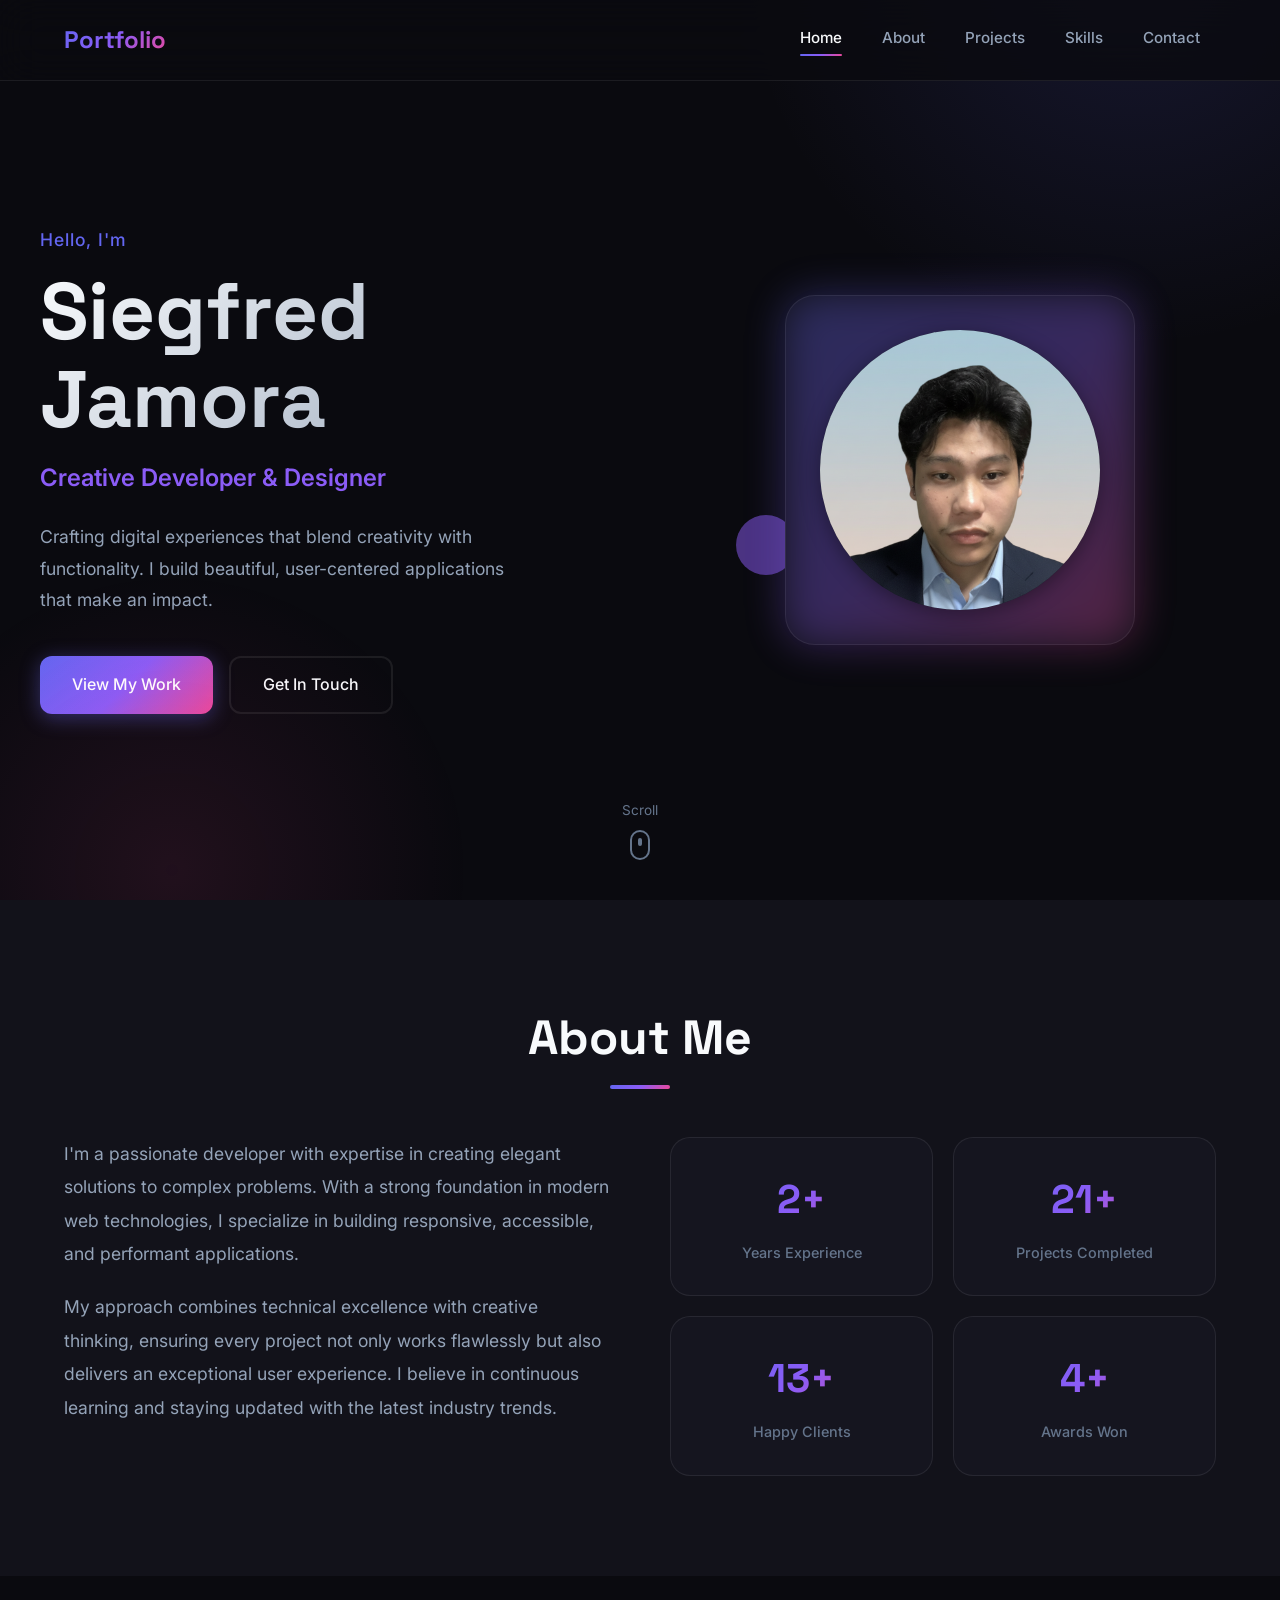
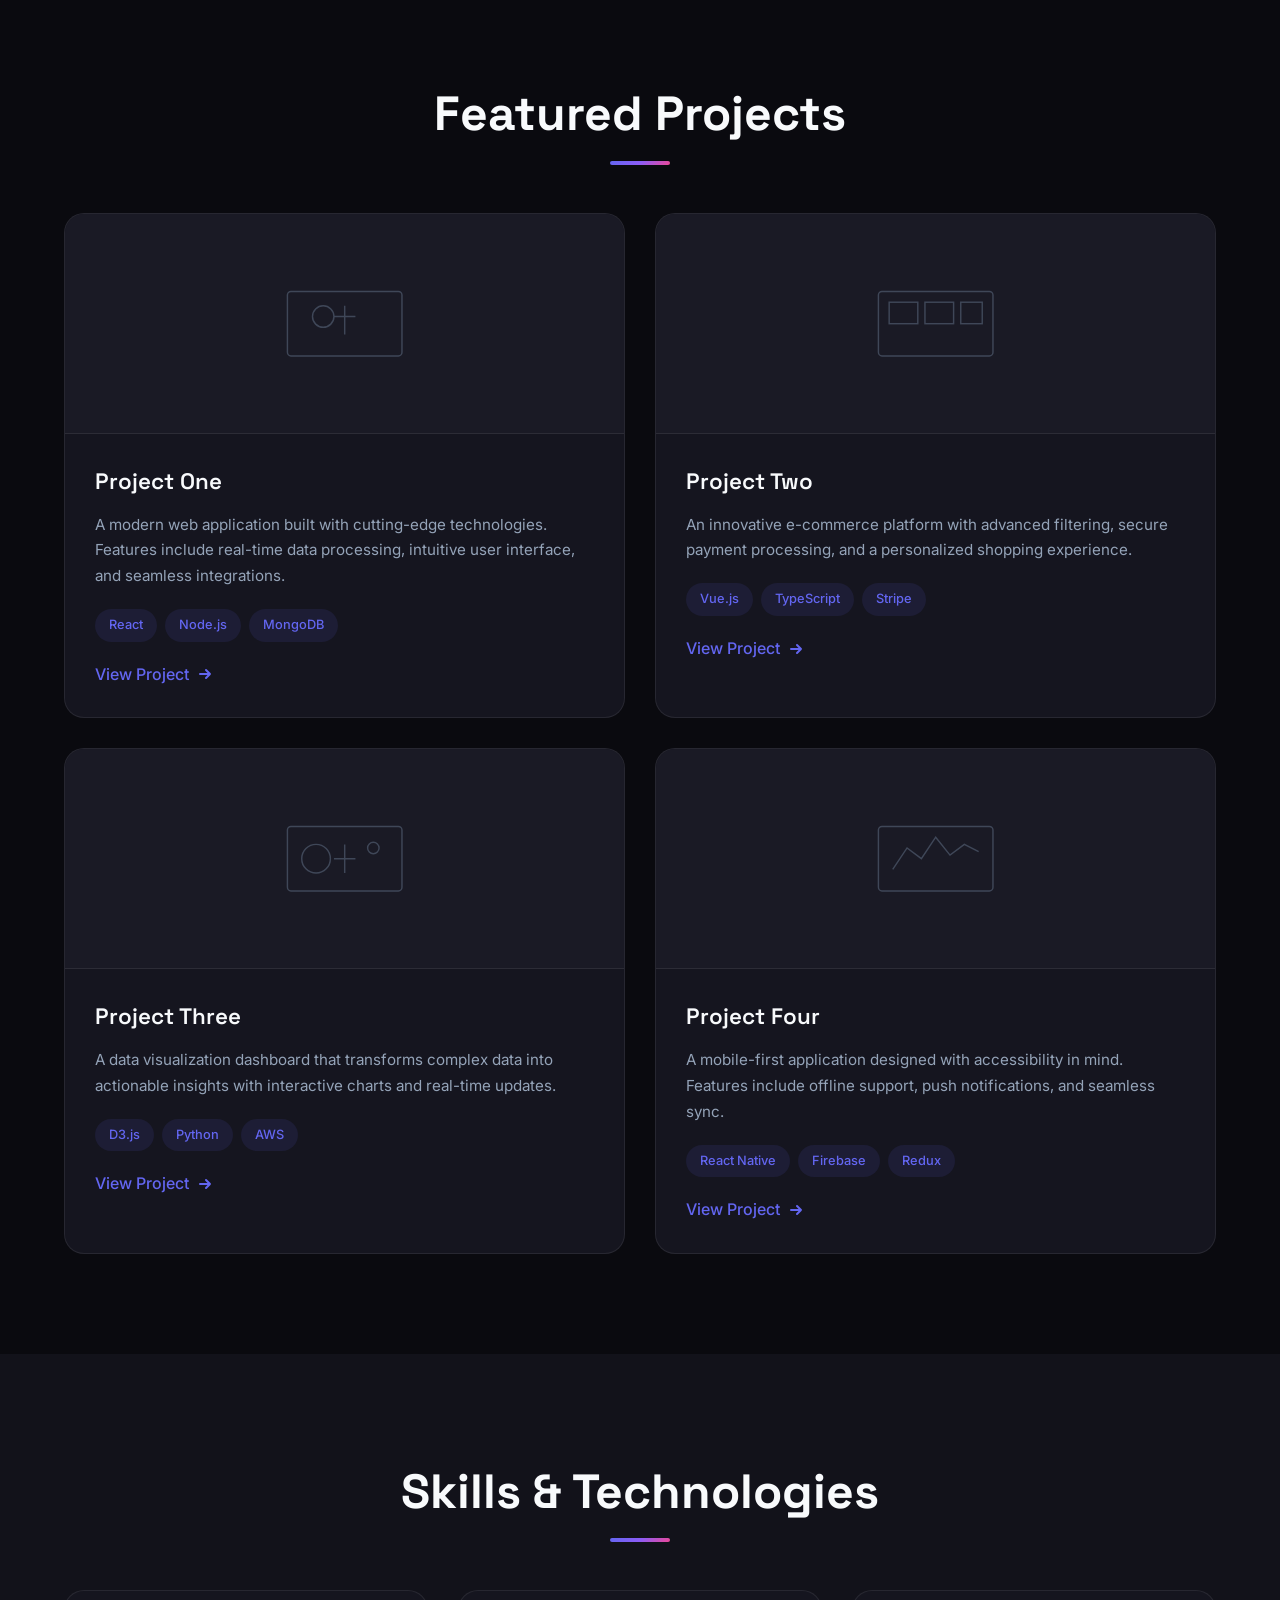
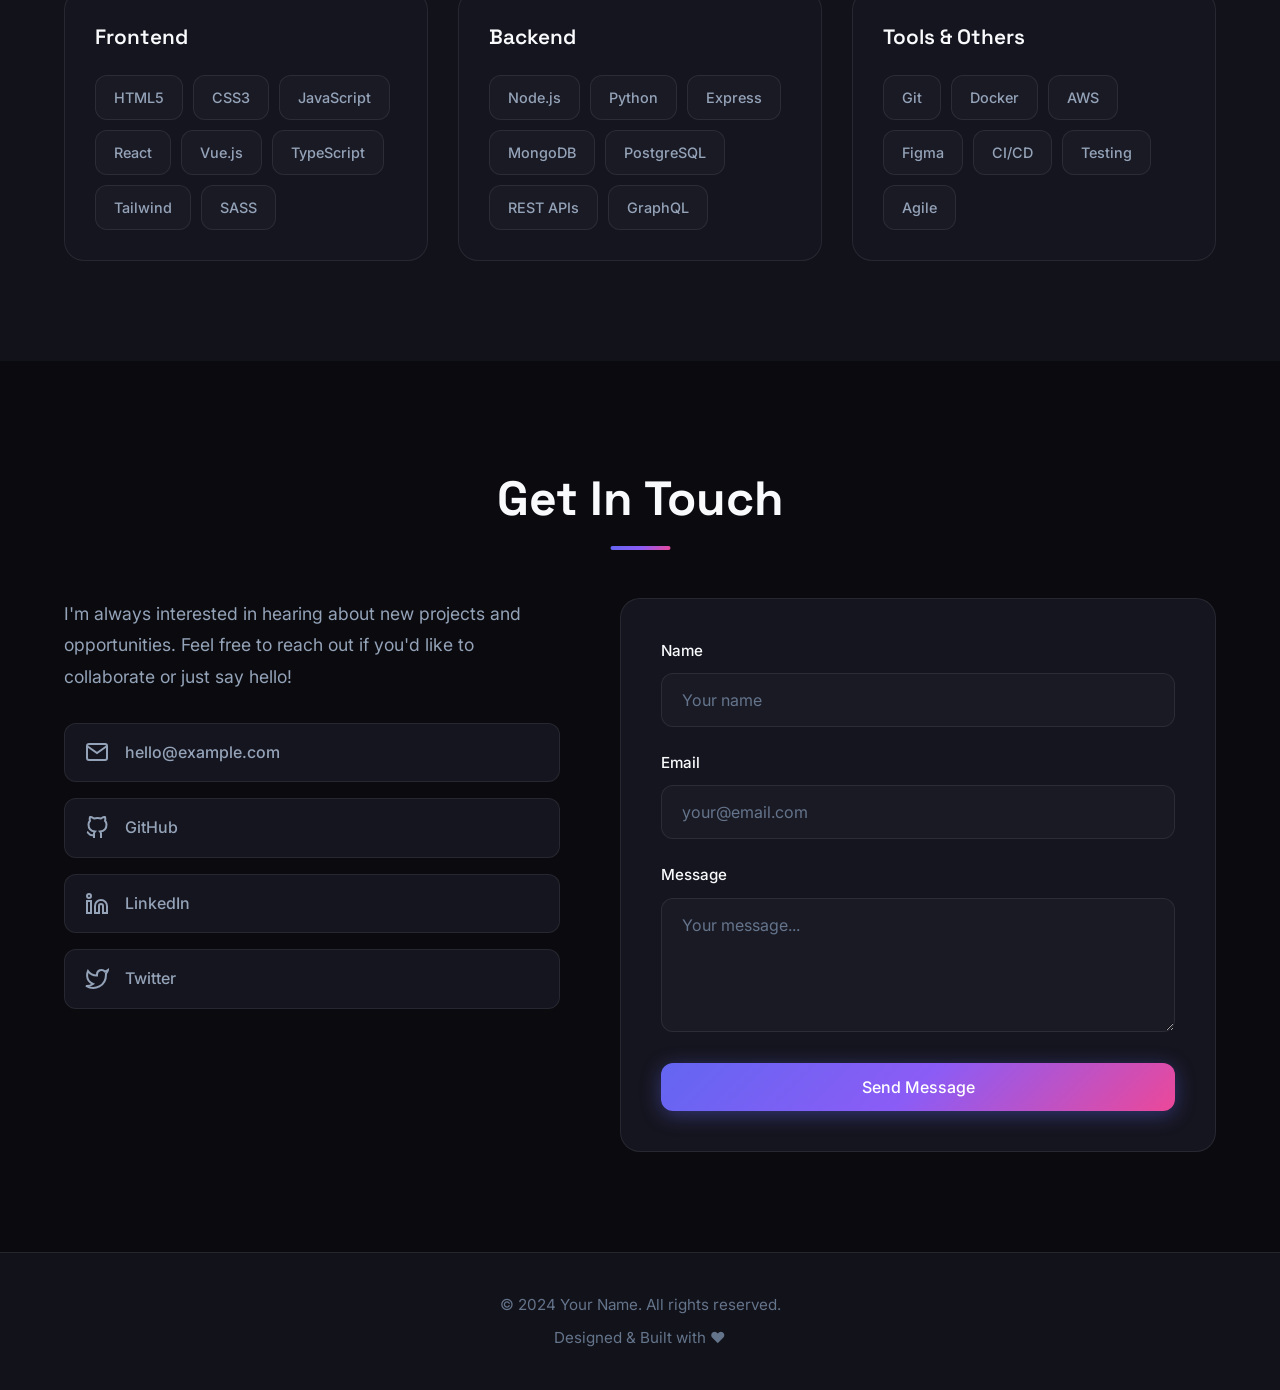
==== index.html @ 5ea1674f "Rename portfolio.html to index.html" ====
<!DOCTYPE html>
<html lang="en">
<head>
    <meta charset="UTF-8">
    <meta name="viewport" content="width=device-width, initial-scale=1.0">
    <title>Portfolio | Creative Developer</title>
    <link rel="preconnect" href="https://fonts.googleapis.com">
    <link rel="preconnect" href="https://fonts.gstatic.com" crossorigin>
    <link href="https://fonts.googleapis.com/css2?family=Inter:wght@300;400;500;600;700&family=Space+Grotesk:wght@400;500;600;700&display=swap" rel="stylesheet">
    <link rel="stylesheet" href="portfolio.css">
</head>
<body>
    <nav class="navbar">
        <div class="nav-container">
            <a href="#" class="logo">Portfolio</a>
            <ul class="nav-links">
                <li><a href="#home"><span class="text" data-text="Home">Home</span></a></li>
                <li><a href="#about"><span class="text" data-text="About">About</span></a></li>
                <li><a href="#projects"><span class="text" data-text="Projects">Projects</span></a></li>
                <li><a href="#skills"><span class="text" data-text="Skills">Skills</span></a></li>
                <li><a href="#contact"><span class="text" data-text="Contact">Contact</span></a></li>
            </ul>
            <ul class="mobile-menu">
                <li><a href="#home">Home</a></li>
                <li><a href="#about">About</a></li>
                <li><a href="#projects">Projects</a></li>
                <li><a href="#skills">Skills</a></li>
                <li><a href="#contact">Contact</a></li>
            </ul>
            <div class="hamburger">
                <span class="hamburger__lines"></span>
            </div>
        </div>
    </nav>

    <section id="home" class="hero">
        <div class="hero-content">
            <div class="hero-text">
                <p class="greeting">Hello, I'm</p>
                <h1 class="name">Siegfred Jamora</h1>
                <p class="tagline">Creative Developer & Designer</p>
                <p class="description">Crafting digital experiences that blend creativity with functionality. I build beautiful, user-centered applications that make an impact.</p>
                <div class="cta-buttons">
                    <a href="#projects" class="btn btn-primary">View My Work</a>
                    <a href="#contact" class="btn btn-secondary">Get In Touch</a>
                </div>
            </div>
            <div class="hero-visual">
                <div class="profile-card">
                    <div class="profile-image">
                        <img class="profile-photo" src="profile.png" alt="Portrait of Siegfred Jamora">
                    </div>
                    <div class="card-glow"></div>
                </div>
                <div class="floating-shapes">
                    <div class="shape shape-1"></div>
                    <div class="shape shape-2"></div>
                    <div class="shape shape-3"></div>
                </div>
            </div>
        </div>
        <div class="scroll-indicator">
            <span>Scroll</span>
            <div class="scroll-arrow"></div>
        </div>
    </section>

    <section id="about" class="about">
        <div class="container">
            <h2 class="section-title">About Me</h2>
            <div class="about-content">
                <div class="about-text">
                    <p>I'm a passionate developer with expertise in creating elegant solutions to complex problems. With a strong foundation in modern web technologies, I specialize in building responsive, accessible, and performant applications.</p>
                    <p>My approach combines technical excellence with creative thinking, ensuring every project not only works flawlessly but also delivers an exceptional user experience. I believe in continuous learning and staying updated with the latest industry trends.</p>
                </div>
                <div class="stats-grid">
                    <div class="stat-card">
                        <span class="stat-number">5+</span>
                        <span class="stat-label">Years Experience</span>
                    </div>
                    <div class="stat-card">
                        <span class="stat-number">50+</span>
                        <span class="stat-label">Projects Completed</span>
                    </div>
                    <div class="stat-card">
                        <span class="stat-number">30+</span>
                        <span class="stat-label">Happy Clients</span>
                    </div>
                    <div class="stat-card">
                        <span class="stat-number">10+</span>
                        <span class="stat-label">Awards Won</span>
                    </div>
                </div>
            </div>
        </div>
    </section>

    <section id="projects" class="projects">
        <div class="container">
            <h2 class="section-title">Featured Projects</h2>
            <div class="projects-grid">
                <article class="project-card">
                    <div class="project-image">
                        <div class="project-placeholder">
                            <svg viewBox="0 0 200 150" fill="none" xmlns="http://www.w3.org/2000/svg">
                                <rect x="20" y="30" width="160" height="90" rx="5" stroke="currentColor" stroke-width="2"/>
                                <circle cx="70" cy="65" r="15" stroke="currentColor" stroke-width="2"/>
                                <path d="M100 50v40M85 65h30" stroke="currentColor" stroke-width="2"/>
                            </svg>
                        </div>
                    </div>
                    <div class="project-content">
                        <h3>Project One</h3>
                        <p>A modern web application built with cutting-edge technologies. Features include real-time data processing, intuitive user interface, and seamless integrations.</p>
                        <div class="project-tags">
                            <span>React</span>
                            <span>Node.js</span>
                            <span>MongoDB</span>
                        </div>
                        <a href="#" class="project-link">
                            View Project
                            <svg width="16" height="16" viewBox="0 0 16 16" fill="none">
                                <path d="M3 8h10M9 4l4 4-4 4" stroke="currentColor" stroke-width="2" stroke-linecap="round" stroke-linejoin="round"/>
                            </svg>
                        </a>
                    </div>
                </article>

                <article class="project-card">
                    <div class="project-image">
                        <div class="project-placeholder">
                            <svg viewBox="0 0 200 150" fill="none" xmlns="http://www.w3.org/2000/svg">
                                <rect x="20" y="30" width="160" height="90" rx="5" stroke="currentColor" stroke-width="2"/>
                                <rect x="35" y="45" width="40" height="30" stroke="currentColor" stroke-width="2"/>
                                <rect x="85" y="45" width="40" height="30" stroke="currentColor" stroke-width="2"/>
                                <rect x="135" y="45" width="30" height="30" stroke="currentColor" stroke-width="2"/>
                            </svg>
                        </div>
                    </div>
                    <div class="project-content">
                        <h3>Project Two</h3>
                        <p>An innovative e-commerce platform with advanced filtering, secure payment processing, and a personalized shopping experience.</p>
                        <div class="project-tags">
                            <span>Vue.js</span>
                            <span>TypeScript</span>
                            <span>Stripe</span>
                        </div>
                        <a href="#" class="project-link">
                            View Project
                            <svg width="16" height="16" viewBox="0 0 16 16" fill="none">
                                <path d="M3 8h10M9 4l4 4-4 4" stroke="currentColor" stroke-width="2" stroke-linecap="round" stroke-linejoin="round"/>
                            </svg>
                        </a>
                    </div>
                </article>

                <article class="project-card">
                    <div class="project-image">
                        <div class="project-placeholder">
                            <svg viewBox="0 0 200 150" fill="none" xmlns="http://www.w3.org/2000/svg">
                                <rect x="20" y="30" width="160" height="90" rx="5" stroke="currentColor" stroke-width="2"/>
                                <circle cx="60" cy="75" r="20" stroke="currentColor" stroke-width="2"/>
                                <path d="M100 55v40M85 75h30" stroke="currentColor" stroke-width="2"/>
                                <circle cx="140" cy="60" r="8" stroke="currentColor" stroke-width="2"/>
                            </svg>
                        </div>
                    </div>
                    <div class="project-content">
                        <h3>Project Three</h3>
                        <p>A data visualization dashboard that transforms complex data into actionable insights with interactive charts and real-time updates.</p>
                        <div class="project-tags">
                            <span>D3.js</span>
                            <span>Python</span>
                            <span>AWS</span>
                        </div>
                        <a href="#" class="project-link">
                            View Project
                            <svg width="16" height="16" viewBox="0 0 16 16" fill="none">
                                <path d="M3 8h10M9 4l4 4-4 4" stroke="currentColor" stroke-width="2" stroke-linecap="round" stroke-linejoin="round"/>
                            </svg>
                        </a>
                    </div>
                </article>

                <article class="project-card">
                    <div class="project-image">
                        <div class="project-placeholder">
                            <svg viewBox="0 0 200 150" fill="none" xmlns="http://www.w3.org/2000/svg">
                                <rect x="20" y="30" width="160" height="90" rx="5" stroke="currentColor" stroke-width="2"/>
                                <path d="M40 90L60 60L80 75L100 45L120 70L140 55L160 65" stroke="currentColor" stroke-width="2"/>
                            </svg>
                        </div>
                    </div>
                    <div class="project-content">
                        <h3>Project Four</h3>
                        <p>A mobile-first application designed with accessibility in mind. Features include offline support, push notifications, and seamless sync.</p>
                        <div class="project-tags">
                            <span>React Native</span>
                            <span>Firebase</span>
                            <span>Redux</span>
                        </div>
                        <a href="#" class="project-link">
                            View Project
                            <svg width="16" height="16" viewBox="0 0 16 16" fill="none">
                                <path d="M3 8h10M9 4l4 4-4 4" stroke="currentColor" stroke-width="2" stroke-linecap="round" stroke-linejoin="round"/>
                            </svg>
                        </a>
                    </div>
                </article>
            </div>
        </div>
    </section>

    <section id="skills" class="skills">
        <div class="container">
            <h2 class="section-title">Skills & Technologies</h2>
            <div class="skills-content">
                <div class="skill-category">
                    <h3>Frontend</h3>
                    <div class="skill-tags">
                        <span class="skill-tag">HTML5</span>
                        <span class="skill-tag">CSS3</span>
                        <span class="skill-tag">JavaScript</span>
                        <span class="skill-tag">React</span>
                        <span class="skill-tag">Vue.js</span>
                        <span class="skill-tag">TypeScript</span>
                        <span class="skill-tag">Tailwind</span>
                        <span class="skill-tag">SASS</span>
                    </div>
                </div>
                <div class="skill-category">
                    <h3>Backend</h3>
                    <div class="skill-tags">
                        <span class="skill-tag">Node.js</span>
                        <span class="skill-tag">Python</span>
                        <span class="skill-tag">Express</span>
                        <span class="skill-tag">MongoDB</span>
                        <span class="skill-tag">PostgreSQL</span>
                        <span class="skill-tag">REST APIs</span>
                        <span class="skill-tag">GraphQL</span>
                    </div>
                </div>
                <div class="skill-category">
                    <h3>Tools & Others</h3>
                    <div class="skill-tags">
                        <span class="skill-tag">Git</span>
                        <span class="skill-tag">Docker</span>
                        <span class="skill-tag">AWS</span>
                        <span class="skill-tag">Figma</span>
                        <span class="skill-tag">CI/CD</span>
                        <span class="skill-tag">Testing</span>
                        <span class="skill-tag">Agile</span>
                    </div>
                </div>
            </div>
        </div>
    </section>

    <section id="contact" class="contact">
        <div class="container">
            <h2 class="section-title">Get In Touch</h2>
            <div class="contact-content">
                <div class="contact-info">
                    <p>I'm always interested in hearing about new projects and opportunities. Feel free to reach out if you'd like to collaborate or just say hello!</p>
                    <div class="contact-links">
                        <a href="mailto:hello@example.com" class="contact-link">
                            <span class="contact-icon">
                                <svg viewBox="0 0 24 24" fill="none" stroke="currentColor" stroke-width="2">
                                    <path d="M4 4h16c1.1 0 2 .9 2 2v12c0 1.1-.9 2-2 2H4c-1.1 0-2-.9-2-2V6c0-1.1.9-2 2-2z"/>
                                    <polyline points="22,6 12,13 2,6"/>
                                </svg>
                            </span>
                            hello@example.com
                        </a>
                        <a href="#" class="contact-link">
                            <span class="contact-icon">
                                <svg viewBox="0 0 24 24" fill="none" stroke="currentColor" stroke-width="2">
                                    <path d="M9 19c-5 1.5-5-2.5-7-3m14 6v-3.87a3.37 3.37 0 0 0-.94-2.61c3.14-.35 6.44-1.54 6.44-7A5.44 5.44 0 0 0 20 4.77 5.07 5.07 0 0 0 19.91 1S18.73.65 16 2.48a13.38 13.38 0 0 0-7 0C6.27.65 5.09 1 5.09 1A5.07 5.07 0 0 0 5 4.77a5.44 5.44 0 0 0-1.5 3.78c0 5.42 3.3 6.61 6.44 7A3.37 3.37 0 0 0 9 18.13V22"/>
                                </svg>
                            </span>
                            GitHub
                        </a>
                        <a href="#" class="contact-link">
                            <span class="contact-icon">
                                <svg viewBox="0 0 24 24" fill="none" stroke="currentColor" stroke-width="2">
                                    <path d="M16 8a6 6 0 0 1 6 6v7h-4v-7a2 2 0 0 0-2-2 2 2 0 0 0-2 2v7h-4v-7a6 6 0 0 1 6-6z"/>
                                    <rect x="2" y="9" width="4" height="12"/>
                                    <circle cx="4" cy="4" r="2"/>
                                </svg>
                            </span>
                            LinkedIn
                        </a>
                        <a href="#" class="contact-link">
                            <span class="contact-icon">
                                <svg viewBox="0 0 24 24" fill="none" stroke="currentColor" stroke-width="2">
                                    <path d="M23 3a10.9 10.9 0 0 1-3.14 1.53 4.48 4.48 0 0 0-7.86 3v1A10.66 10.66 0 0 1 3 4s-4 9 5 13a11.64 11.64 0 0 1-7 2c9 5 20 0 20-11.5a4.5 4.5 0 0 0-.08-.83A7.72 7.72 0 0 0 23 3z"/>
                                </svg>
                            </span>
                            Twitter
                        </a>
                    </div>
                </div>
                <form class="contact-form">
                    <div class="form-group">
                        <label for="name">Name</label>
                        <input type="text" id="name" name="name" required placeholder="Your name">
                    </div>
                    <div class="form-group">
                        <label for="email">Email</label>
                        <input type="email" id="email" name="email" required placeholder="your@email.com">
                    </div>
                    <div class="form-group">
                        <label for="message">Message</label>
                        <textarea id="message" name="message" rows="5" required placeholder="Your message..."></textarea>
                    </div>
                    <button type="submit" class="btn btn-primary">Send Message</button>
                </form>
            </div>
        </div>
    </section>

    <footer class="footer">
        <div class="container">
            <p>&copy; 2024 Your Name. All rights reserved.</p>
            <p class="footer-credit">Designed & Built with ❤️</p>
        </div>
    </footer>

    <script src="portfolio.js"></script>
</body>
</html>
---- portfolio.css ----
:root {
    /* Color Palette */
    --bg-primary: #0a0a0f;
    --bg-secondary: #12121a;
    --bg-tertiary: #1a1a25;
    --bg-card: #15151f;
    --accent-primary: #6366f1;
    --accent-secondary: #8b5cf6;
    --accent-tertiary: #ec4899;
    --accent-gradient: linear-gradient(135deg, #6366f1 0%, #8b5cf6 50%, #ec4899 100%);
    --text-primary: #f8fafc;
    --text-secondary: #94a3b8;
    --text-muted: #64748b;
    --border-color: rgba(255, 255, 255, 0.08);
    --border-glow: rgba(99, 102, 241, 0.3);
    
    /* Typography */
    --font-display: 'Space Grotesk', sans-serif;
    --font-body: 'Inter', sans-serif;
    
    /* Spacing */
    --section-padding: 100px 0;
    --container-width: 1200px;
    
    /* Effects */
    --shadow-sm: 0 2px 8px rgba(0, 0, 0, 0.3);
    --shadow-md: 0 4px 20px rgba(0, 0, 0, 0.4);
    --shadow-lg: 0 8px 40px rgba(0, 0, 0, 0.5);
    --shadow-glow: 0 0 60px rgba(99, 102, 241, 0.2);
    --radius-sm: 8px;
    --radius-md: 12px;
    --radius-lg: 20px;
    --radius-xl: 30px;
}

/* Reset & Base */
*, *::before, *::after {
    margin: 0;
    padding: 0;
    box-sizing: border-box;
}

html {
    scroll-behavior: smooth;
    font-size: 16px;
}

body {
    font-family: var(--font-body);
    background-color: var(--bg-primary);
    color: var(--text-primary);
    line-height: 1.6;
    overflow-x: hidden;
}

a {
    text-decoration: none;
    color: inherit;
    transition: color 0.3s ease;
}

ul {
    list-style: none;
}

img {
    max-width: 100%;
    height: auto;
}

/* Container */
.container {
    max-width: var(--container-width);
    margin: 0 auto;
    padding: 0 24px;
}

/* Section Title */
.section-title {
    font-family: var(--font-display);
    font-size: clamp(2rem, 5vw, 3rem);
    font-weight: 700;
    text-align: center;
    margin-bottom: 60px;
    position: relative;
    display: inline-block;
    left: 50%;
    transform: translateX(-50%);
}

.section-title::after {
    content: '';
    position: absolute;
    bottom: -12px;
    left: 50%;
    transform: translateX(-50%);
    width: 60px;
    height: 4px;
    background: var(--accent-gradient);
    border-radius: 2px;
}

/* Buttons */
.btn {
    display: inline-flex;
    align-items: center;
    justify-content: center;
    gap: 8px;
    padding: 14px 32px;
    font-family: var(--font-body);
    font-size: 1rem;
    font-weight: 500;
    border-radius: var(--radius-md);
    cursor: pointer;
    transition: all 0.3s ease;
    border: none;
}

.btn-primary {
    background: var(--accent-gradient);
    color: white;
    box-shadow: 0 4px 20px rgba(99, 102, 241, 0.4);
}

.btn-primary:hover {
    transform: translateY(-3px);
    box-shadow: 0 8px 30px rgba(99, 102, 241, 0.5);
}

.btn-secondary {
    background: transparent;
    color: var(--text-primary);
    border: 2px solid var(--border-color);
}

.btn-secondary:hover {
    border-color: var(--accent-primary);
    background: rgba(99, 102, 241, 0.1);
}

/* ============================================
   Navigation
   ============================================ */

.navbar {
    position: fixed;
    top: 0;
    left: 0;
    right: 0;
    z-index: 1000;
    padding: 20px 0;
    background: rgba(10, 10, 15, 0.8);
    backdrop-filter: blur(20px);
    border-bottom: 1px solid var(--border-color);
}

.navbar.scrolled {
    padding: 12px 0;
    background: rgba(10, 10, 15, 0.95);
    box-shadow: 0 4px 30px rgba(0, 0, 0, 0.3);
}

.nav-container {
    max-width: var(--container-width);
    margin: 0 auto;
    padding: 0 24px;
    display: flex;
    justify-content: space-between;
    align-items: center;
}

.logo {
    font-family: var(--font-display);
    font-size: 1.5rem;
    font-weight: 700;
    background: var(--accent-gradient);
    -webkit-background-clip: text;
    -webkit-text-fill-color: transparent;
    background-clip: text;
    position: relative;
    overflow: hidden;
}

.logo::before {
    content: '';
    position: absolute;
    inset: 0;
    background: var(--accent-gradient);
    -webkit-background-clip: text;
    -webkit-text-fill-color: transparent;
    background-clip: text;
    transform: translateX(-100%);
    transition: transform 0.4s ease;
}

.logo:hover::before {
    transform: translateX(0);
}

.nav-links {
    display: flex;
    gap: 8px;
}

.nav-links li {
    position: relative;
}

.nav-links a {
    font-size: 0.95rem;
    font-weight: 500;
    color: var(--text-secondary);
    position: relative;
    padding: 8px 16px;
    display: block;
    overflow: hidden;
    transition: color 0.3s ease;
}

.nav-links a .text {
    position: relative;
    display: inline-block;
    overflow: hidden;
    line-height: 1;
    height: 1em;
}

.nav-links a .text::before {
    content: attr(data-text);
    position: absolute;
    top: 0;
    left: 0;
    width: 100%;
    color: var(--text-primary);
    transform: translateY(100%);
    transition: transform 0.3s cubic-bezier(0.4, 0, 0.2, 1);
}

.nav-links a::before {
    content: '';
    position: absolute;
    bottom: 4px;
    left: 50%;
    width: 0;
    height: 2px;
    background: var(--accent-gradient);
    transition: all 0.3s cubic-bezier(0.4, 0, 0.2, 1);
    transform: translateX(-50%);
    border-radius: 2px;
}

.nav-links a:hover {
    color: transparent;
}

.nav-links a:hover::before {
    width: calc(100% - 32px);
}

.nav-links a:hover .text::before {
    transform: translateY(0);
}

/* Active link */
.nav-links a.active {
    color: var(--text-primary);
}

.nav-links a.active::before {
    width: calc(100% - 32px);
}

/* Animated dot indicator */
.nav-links .nav-indicator {
    position: absolute;
    bottom: 0;
    height: 2px;
    background: var(--accent-gradient);
    border-radius: 2px;
    transition: all 0.3s cubic-bezier(0.4, 0, 0.2, 1);
    opacity: 0;
}

/* Hamburger Menu */
.hamburger {
    display: none;
    flex-direction: column;
    justify-content: center;
    align-items: center;
    width: 44px;
    height: 44px;
    cursor: pointer;
    position: relative;
    z-index: 1001;
}

.hamburger__lines {
    width: 24px;
    height: 2px;
    background: var(--text-primary);
    position: relative;
    transition: all 0.3s ease;
}

.hamburger__lines::before,
.hamburger__lines::after {
    content: '';
    position: absolute;
    width: 24px;
    height: 2px;
    background: var(--text-primary);
    transition: all 0.3s ease;
    left: 0;
}

.hamburger__lines::before {
    top: -8px;
}

.hamburger__lines::after {
    top: 8px;
}

.hamburger.active .hamburger__lines {
    background: transparent;
}

.hamburger.active .hamburger__lines::before {
    top: 0;
    transform: rotate(45deg);
    background: var(--text-primary);
}

.hamburger.active .hamburger__lines::after {
    top: 0;
    transform: rotate(-45deg);
    background: var(--text-primary);
}

/* Mobile Menu Overlay */
.mobile-menu {
    position: fixed;
    top: 0;
    left: 0;
    width: 100%;
    height: 100vh;
    background: rgba(10, 10, 15, 0.98);
    backdrop-filter: blur(20px);
    display: flex;
    flex-direction: column;
    justify-content: center;
    align-items: center;
    gap: 32px;
    opacity: 0;
    visibility: hidden;
    transition: all 0.4s ease;
    z-index: 999;
}

.mobile-menu.active {
    opacity: 1;
    visibility: visible;
}

.mobile-menu li {
    opacity: 0;
    transform: translateY(30px);
    transition: all 0.4s cubic-bezier(0.4, 0, 0.2, 1);
}

.mobile-menu.active li {
    opacity: 1;
    transform: translateY(0);
}

.mobile-menu.active li:nth-child(1) { transition-delay: 0.1s; }
.mobile-menu.active li:nth-child(2) { transition-delay: 0.15s; }
.mobile-menu.active li:nth-child(3) { transition-delay: 0.2s; }
.mobile-menu.active li:nth-child(4) { transition-delay: 0.25s; }
.mobile-menu.active li:nth-child(5) { transition-delay: 0.3s; }

.mobile-menu a {
    font-family: var(--font-display);
    font-size: 2.5rem;
    font-weight: 600;
    color: var(--text-secondary);
    position: relative;
    transition: all 0.3s ease;
}

.mobile-menu a::before {
    content: '';
    position: absolute;
    bottom: -4px;
    left: 0;
    width: 0;
    height: 3px;
    background: var(--accent-gradient);
    transition: width 0.3s ease;
    border-radius: 2px;
}

.mobile-menu a:hover {
    color: var(--text-primary);
}

.mobile-menu a:hover::before {
    width: 100%;
}

/* ============================================
   Hero Section
   ============================================ */

.hero {
    min-height: 100vh;
    display: flex;
    align-items: center;
    padding: 120px 24px 80px;
    position: relative;
    overflow: hidden;
}

.hero::before {
    content: '';
    position: absolute;
    top: -50%;
    right: -20%;
    width: 800px;
    height: 800px;
    background: radial-gradient(circle, rgba(99, 102, 241, 0.15) 0%, transparent 70%);
    pointer-events: none;
}

.hero::after {
    content: '';
    position: absolute;
    bottom: -30%;
    left: -10%;
    width: 600px;
    height: 600px;
    background: radial-gradient(circle, rgba(236, 72, 153, 0.1) 0%, transparent 70%);
    pointer-events: none;
}

.hero-content {
    max-width: var(--container-width);
    margin: 0 auto;
    display: grid;
    grid-template-columns: 1fr 1fr;
    gap: 80px;
    align-items: center;
    width: 100%;
}

.hero-text {
    animation: fadeInUp 0.8s ease forwards;
}

.greeting {
    font-size: 1.1rem;
    color: var(--accent-primary);
    font-weight: 500;
    margin-bottom: 12px;
    letter-spacing: 1px;
}

.name {
    font-family: var(--font-display);
    font-size: clamp(3rem, 7vw, 5rem);
    font-weight: 700;
    line-height: 1.1;
    margin-bottom: 16px;
    background: linear-gradient(135deg, var(--text-primary) 0%, var(--text-secondary) 100%);
    -webkit-background-clip: text;
    -webkit-text-fill-color: transparent;
    background-clip: text;
}

.tagline {
    font-size: 1.5rem;
    color: var(--accent-secondary);
    font-weight: 600;
    margin-bottom: 24px;
}

.description {
    font-size: 1.1rem;
    color: var(--text-secondary);
    max-width: 500px;
    margin-bottom: 40px;
    line-height: 1.8;
}

.cta-buttons {
    display: flex;
    gap: 16px;
    flex-wrap: wrap;
}

/* Hero Visual */
.hero-visual {
    position: relative;
    display: flex;
    justify-content: center;
    align-items: center;
    animation: fadeIn 1s ease 0.3s forwards;
    opacity: 0;
}

.profile-card {
    position: relative;
    width: 350px;
    height: 350px;
    background: var(--bg-secondary);
    border-radius: var(--radius-xl);
    border: 1px solid var(--border-color);
    display: flex;
    justify-content: center;
    align-items: center;
    z-index: 1;
}

.profile-image {
    width: 280px;
    height: 280px;
    border-radius: 50%;
    overflow: hidden;
    background: var(--bg-tertiary);
    display: flex;
    justify-content: center;
    align-items: center;
    box-shadow: var(--shadow-md);
}

.profile-photo {
    width: 100%;
    height: 100%;
    object-fit: cover;
    object-position: center;
    display: block;
}

.profile-placeholder {
    width: 100%;
    height: 100%;
    display: flex;
    justify-content: center;
    align-items: center;
    color: var(--text-muted);
}

.profile-placeholder svg {
    width: 80%;
    height: 80%;
}

.card-glow {
    position: absolute;
    inset: -2px;
    border-radius: var(--radius-xl);
    background: var(--accent-gradient);
    opacity: 0.3;
    filter: blur(20px);
    z-index: -1;
    animation: pulse 3s ease-in-out infinite;
}

/* Floating Shapes */
.floating-shapes {
    position: absolute;
    inset: 0;
    pointer-events: none;
}

.shape {
    position: absolute;
    border-radius: 50%;
    opacity: 0.5;
}

.shape-1 {
    width: 80px;
    height: 80px;
    background: var(--accent-primary);
    top: 10%;
    right: 20%;
    animation: float 6s ease-in-out infinite;
}

.shape-2 {
    width: 60px;
    height: 60px;
    background: var(--accent-secondary);
    bottom: 20%;
    left: 10%;
    animation: float 8s ease-in-out infinite reverse;
}

.shape-3 {
    width: 40px;
    height: 40px;
    background: var(--accent-tertiary);
    top: 30%;
    left: 20%;
    animation: float 7s ease-in-out infinite;
}

/* Scroll Indicator */
.scroll-indicator {
    position: absolute;
    bottom: 40px;
    left: 50%;
    transform: translateX(-50%);
    display: flex;
    flex-direction: column;
    align-items: center;
    gap: 8px;
    color: var(--text-muted);
    font-size: 0.85rem;
    animation: bounce 2s ease-in-out infinite;
}

.scroll-arrow {
    width: 20px;
    height: 30px;
    border: 2px solid var(--text-muted);
    border-radius: 10px;
    position: relative;
}

.scroll-arrow::after {
    content: '';
    position: absolute;
    top: 6px;
    left: 50%;
    transform: translateX(-50%);
    width: 4px;
    height: 8px;
    background: var(--text-muted);
    border-radius: 2px;
    animation: scrollDown 2s ease-in-out infinite;
}

/* ============================================
   About Section
   ============================================ */

.about {
    padding: var(--section-padding);
    background: var(--bg-secondary);
}

.about-content {
    display: grid;
    grid-template-columns: 1fr 1fr;
    gap: 60px;
    align-items: start;
}

.about-text {
    font-size: 1.1rem;
    color: var(--text-secondary);
    line-height: 1.9;
}

.about-text p {
    margin-bottom: 20px;
}

.stats-grid {
    display: grid;
    grid-template-columns: repeat(2, 1fr);
    gap: 20px;
}

.stat-card {
    background: var(--bg-card);
    border: 1px solid var(--border-color);
    border-radius: var(--radius-lg);
    padding: 30px;
    text-align: center;
    transition: all 0.3s ease;
}

.stat-card:hover {
    transform: translateY(-5px);
    border-color: var(--accent-primary);
    box-shadow: var(--shadow-glow);
}

.stat-number {
    display: block;
    font-family: var(--font-display);
    font-size: 2.5rem;
    font-weight: 700;
    background: var(--accent-gradient);
    -webkit-background-clip: text;
    -webkit-text-fill-color: transparent;
    background-clip: text;
    margin-bottom: 8px;
}

.stat-label {
    font-size: 0.9rem;
    color: var(--text-muted);
    font-weight: 500;
}

/* ============================================
   Projects Section
   ============================================ */

.projects {
    padding: var(--section-padding);
}

.projects-grid {
    display: grid;
    grid-template-columns: repeat(2, 1fr);
    gap: 30px;
}

.project-card {
    background: var(--bg-card);
    border: 1px solid var(--border-color);
    border-radius: var(--radius-lg);
    overflow: hidden;
    transition: all 0.4s ease;
}

.project-card:hover {
    transform: translateY(-10px);
    border-color: var(--accent-primary);
    box-shadow: var(--shadow-lg);
}

.project-image {
    height: 220px;
    background: var(--bg-tertiary);
    display: flex;
    justify-content: center;
    align-items: center;
    border-bottom: 1px solid var(--border-color);
    overflow: hidden;
}

.project-placeholder {
    width: 100%;
    height: 100%;
    display: flex;
    justify-content: center;
    align-items: center;
    color: var(--text-muted);
    padding: 20px;
}

.project-placeholder svg {
    width: 60%;
    height: 60%;
    opacity: 0.5;
}

.project-content {
    padding: 30px;
}

.project-content h3 {
    font-family: var(--font-display);
    font-size: 1.4rem;
    font-weight: 600;
    margin-bottom: 12px;
}

.project-content p {
    color: var(--text-secondary);
    font-size: 0.95rem;
    line-height: 1.7;
    margin-bottom: 20px;
}

.project-tags {
    display: flex;
    flex-wrap: wrap;
    gap: 8px;
    margin-bottom: 20px;
}

.project-tags span {
    padding: 6px 14px;
    background: rgba(99, 102, 241, 0.1);
    color: var(--accent-primary);
    font-size: 0.8rem;
    font-weight: 500;
    border-radius: 20px;
}

.project-link {
    display: inline-flex;
    align-items: center;
    gap: 8px;
    color: var(--accent-primary);
    font-weight: 500;
    transition: all 0.3s ease;
}

.project-link:hover {
    gap: 12px;
}

/* ============================================
   Skills Section
   ============================================ */

.skills {
    padding: var(--section-padding);
    background: var(--bg-secondary);
}

.skills-content {
    display: grid;
    grid-template-columns: repeat(3, 1fr);
    gap: 30px;
}

.skill-category {
    background: var(--bg-card);
    border: 1px solid var(--border-color);
    border-radius: var(--radius-lg);
    padding: 30px;
    transition: all 0.3s ease;
}

.skill-category:hover {
    border-color: var(--accent-secondary);
    box-shadow: 0 0 40px rgba(139, 92, 246, 0.1);
}

.skill-category h3 {
    font-family: var(--font-display);
    font-size: 1.3rem;
    font-weight: 600;
    margin-bottom: 20px;
    color: var(--text-primary);
}

.skill-tags {
    display: flex;
    flex-wrap: wrap;
    gap: 10px;
}

.skill-tag {
    padding: 10px 18px;
    background: var(--bg-tertiary);
    border: 1px solid var(--border-color);
    border-radius: var(--radius-md);
    font-size: 0.9rem;
    font-weight: 500;
    color: var(--text-secondary);
    transition: all 0.3s ease;
    cursor: default;
}

.skill-tag:hover {
    background: rgba(99, 102, 241, 0.1);
    border-color: var(--accent-primary);
    color: var(--text-primary);
    transform: translateY(-2px);
}

/* ============================================
   Contact Section
   ============================================ */

.contact {
    padding: var(--section-padding);
}

.contact-content {
    display: grid;
    grid-template-columns: 1fr 1.2fr;
    gap: 60px;
    align-items: start;
}

.contact-info p {
    font-size: 1.1rem;
    color: var(--text-secondary);
    line-height: 1.8;
    margin-bottom: 30px;
}

.contact-links {
    display: flex;
    flex-direction: column;
    gap: 16px;
}

.contact-link {
    display: flex;
    align-items: center;
    gap: 16px;
    padding: 16px 20px;
    background: var(--bg-card);
    border: 1px solid var(--border-color);
    border-radius: var(--radius-md);
    color: var(--text-secondary);
    font-weight: 500;
    transition: all 0.3s ease;
}

.contact-link:hover {
    border-color: var(--accent-primary);
    background: rgba(99, 102, 241, 0.05);
    color: var(--text-primary);
    transform: translateX(8px);
}

.contact-icon {
    width: 24px;
    height: 24px;
    display: flex;
    justify-content: center;
    align-items: center;
}

.contact-icon svg {
    width: 100%;
    height: 100%;
}

/* Contact Form */
.contact-form {
    background: var(--bg-card);
    border: 1px solid var(--border-color);
    border-radius: var(--radius-lg);
    padding: 40px;
}

.form-group {
    margin-bottom: 24px;
}

.form-group label {
    display: block;
    font-size: 0.95rem;
    font-weight: 500;
    color: var(--text-primary);
    margin-bottom: 10px;
}

.form-group input,
.form-group textarea {
    width: 100%;
    padding: 16px 20px;
    background: var(--bg-tertiary);
    border: 1px solid var(--border-color);
    border-radius: var(--radius-md);
    font-family: var(--font-body);
    font-size: 1rem;
    color: var(--text-primary);
    transition: all 0.3s ease;
}

.form-group input::placeholder,
.form-group textarea::placeholder {
    color: var(--text-muted);
}

.form-group input:focus,
.form-group textarea:focus {
    outline: none;
    border-color: var(--accent-primary);
    box-shadow: 0 0 0 4px rgba(99, 102, 241, 0.1);
}

.form-group textarea {
    resize: vertical;
    min-height: 120px;
}

.contact-form .btn {
    width: 100%;
}

/* ============================================
   Footer
   ============================================ */

.footer {
    padding: 40px 0;
    background: var(--bg-secondary);
    border-top: 1px solid var(--border-color);
    text-align: center;
}

.footer p {
    color: var(--text-muted);
    font-size: 0.95rem;
}

.footer-credit {
    margin-top: 8px;
    font-size: 0.85rem;
}

/* ============================================
   Animations
   ============================================ */

@keyframes fadeInUp {
    from {
        opacity: 0;
        transform: translateY(30px);
    }
    to {
        opacity: 1;
        transform: translateY(0);
    }
}

@keyframes fadeIn {
    from {
        opacity: 0;
    }
    to {
        opacity: 1;
    }
}

@keyframes float {
    0%, 100% {
        transform: translateY(0) rotate(0deg);
    }
    50% {
        transform: translateY(-20px) rotate(10deg);
    }
}

@keyframes pulse {
    0%, 100% {
        opacity: 0.3;
    }
    50% {
        opacity: 0.5;
    }
}

@keyframes bounce {
    0%, 100% {
        transform: translateX(-50%) translateY(0);
    }
    50% {
        transform: translateX(-50%) translateY(10px);
    }
}

@keyframes scrollDown {
    0% {
        opacity: 1;
        transform: translateX(-50%) translateY(0);
    }
    100% {
        opacity: 0;
        transform: translateX(-50%) translateY(10px);
    }
}

/* ============================================
   Responsive Design
   ============================================ */

@media (max-width: 1024px) {
    .hero-content {
        grid-template-columns: 1fr;
        text-align: center;
    }
    
    .hero-text {
        order: 2;
    }
    
    .hero-visual {
        order: 1;
    }
    
    .description {
        margin: 0 auto 40px;
    }
    
    .cta-buttons {
        justify-content: center;
    }
    
    .about-content {
        grid-template-columns: 1fr;
    }
    
    .skills-content {
        grid-template-columns: repeat(2, 1fr);
    }
    
    .contact-content {
        grid-template-columns: 1fr;
    }
}

@media (max-width: 768px) {
    .nav-links {
        display: none;
    }
    
    .hamburger {
        display: flex;
    }
    
    .mobile-menu {
        display: flex;
    }
    
    .projects-grid {
        grid-template-columns: 1fr;
    }
    
    .skills-content {
        grid-template-columns: 1fr;
    }
    
    .profile-card {
        width: 280px;
        height: 280px;
    }
    
    .profile-image {
        width: 220px;
        height: 220px;
    }
    
    .stats-grid {
        grid-template-columns: 1fr;
    }
}

@media (max-width: 480px) {
    .hero {
        padding: 100px 16px 60px;
    }
    
    .section-title {
        font-size: 1.8rem;
    }
    
    .cta-buttons {
        flex-direction: column;
    }
    
    .btn {
        width: 100%;
    }
    
    .contact-form {
        padding: 24px;
    }
    
    .profile-card {
        width: 240px;
        height: 240px;
    }
}
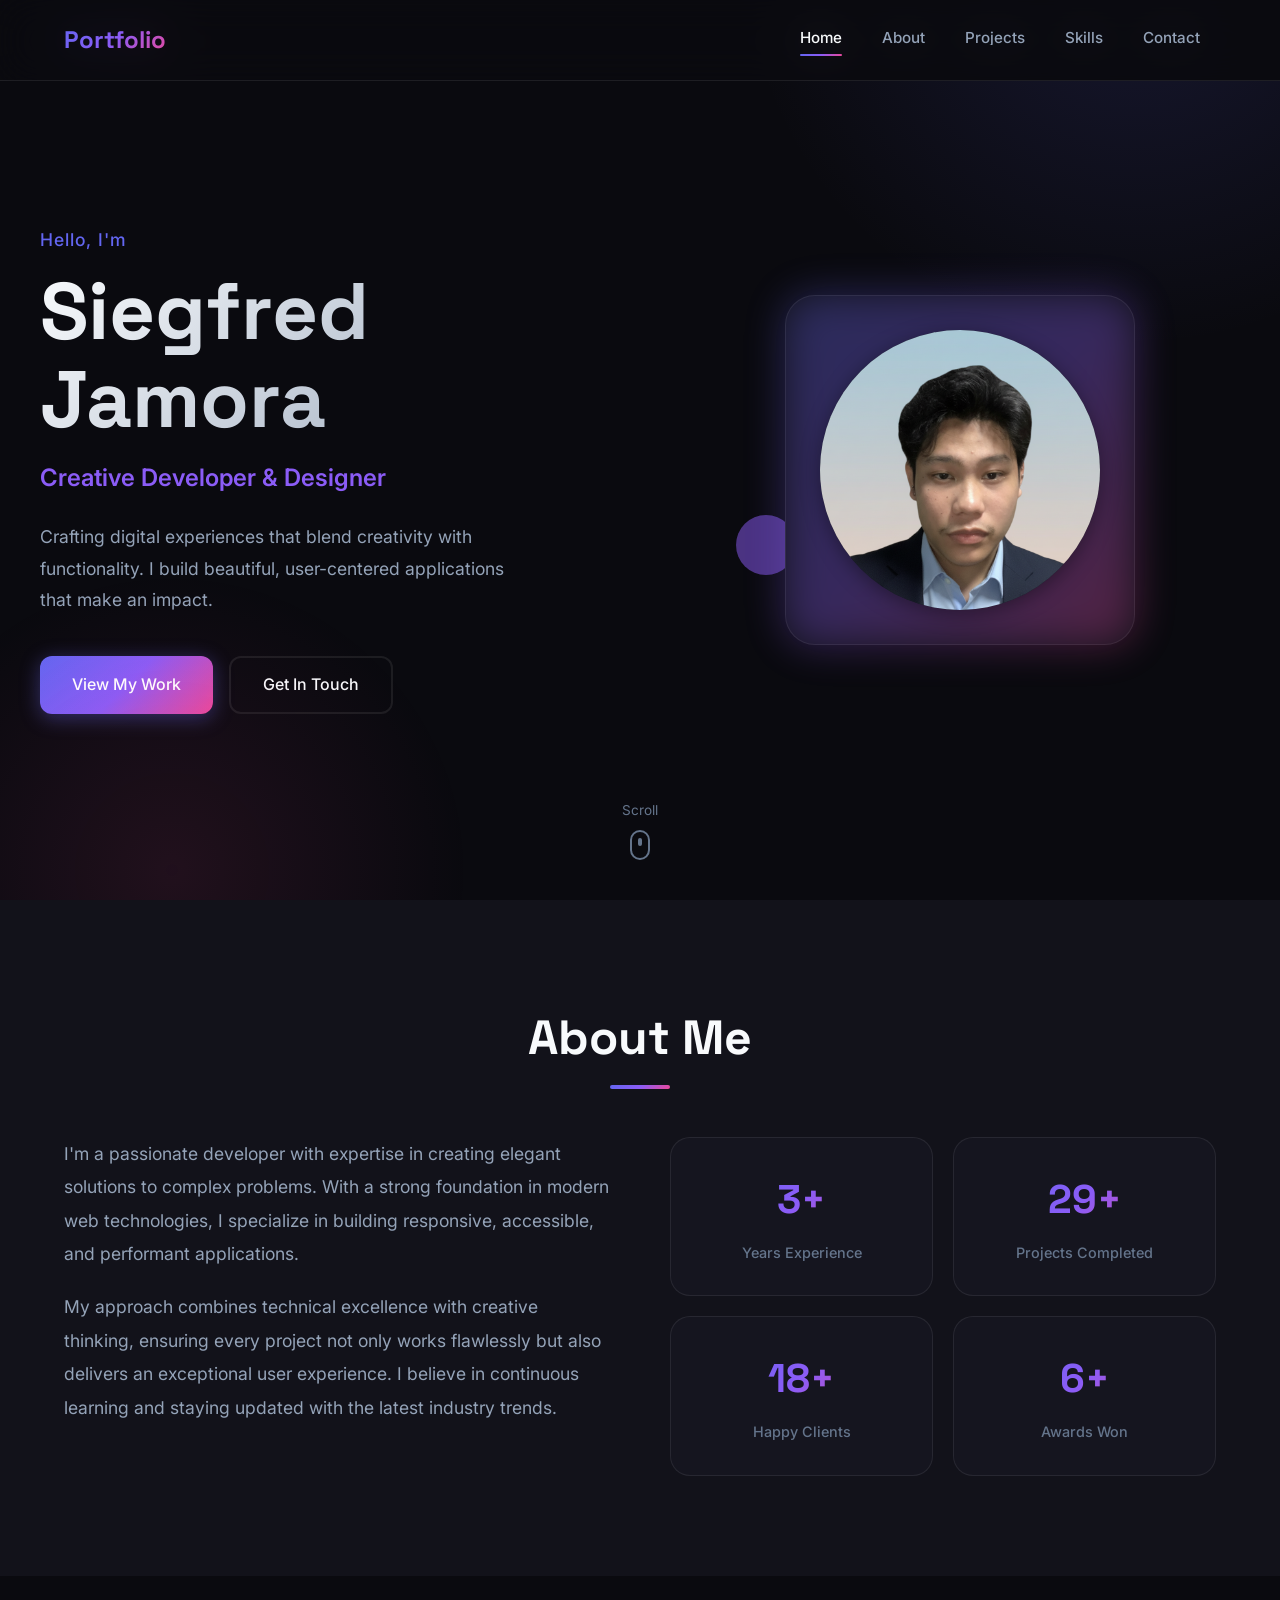
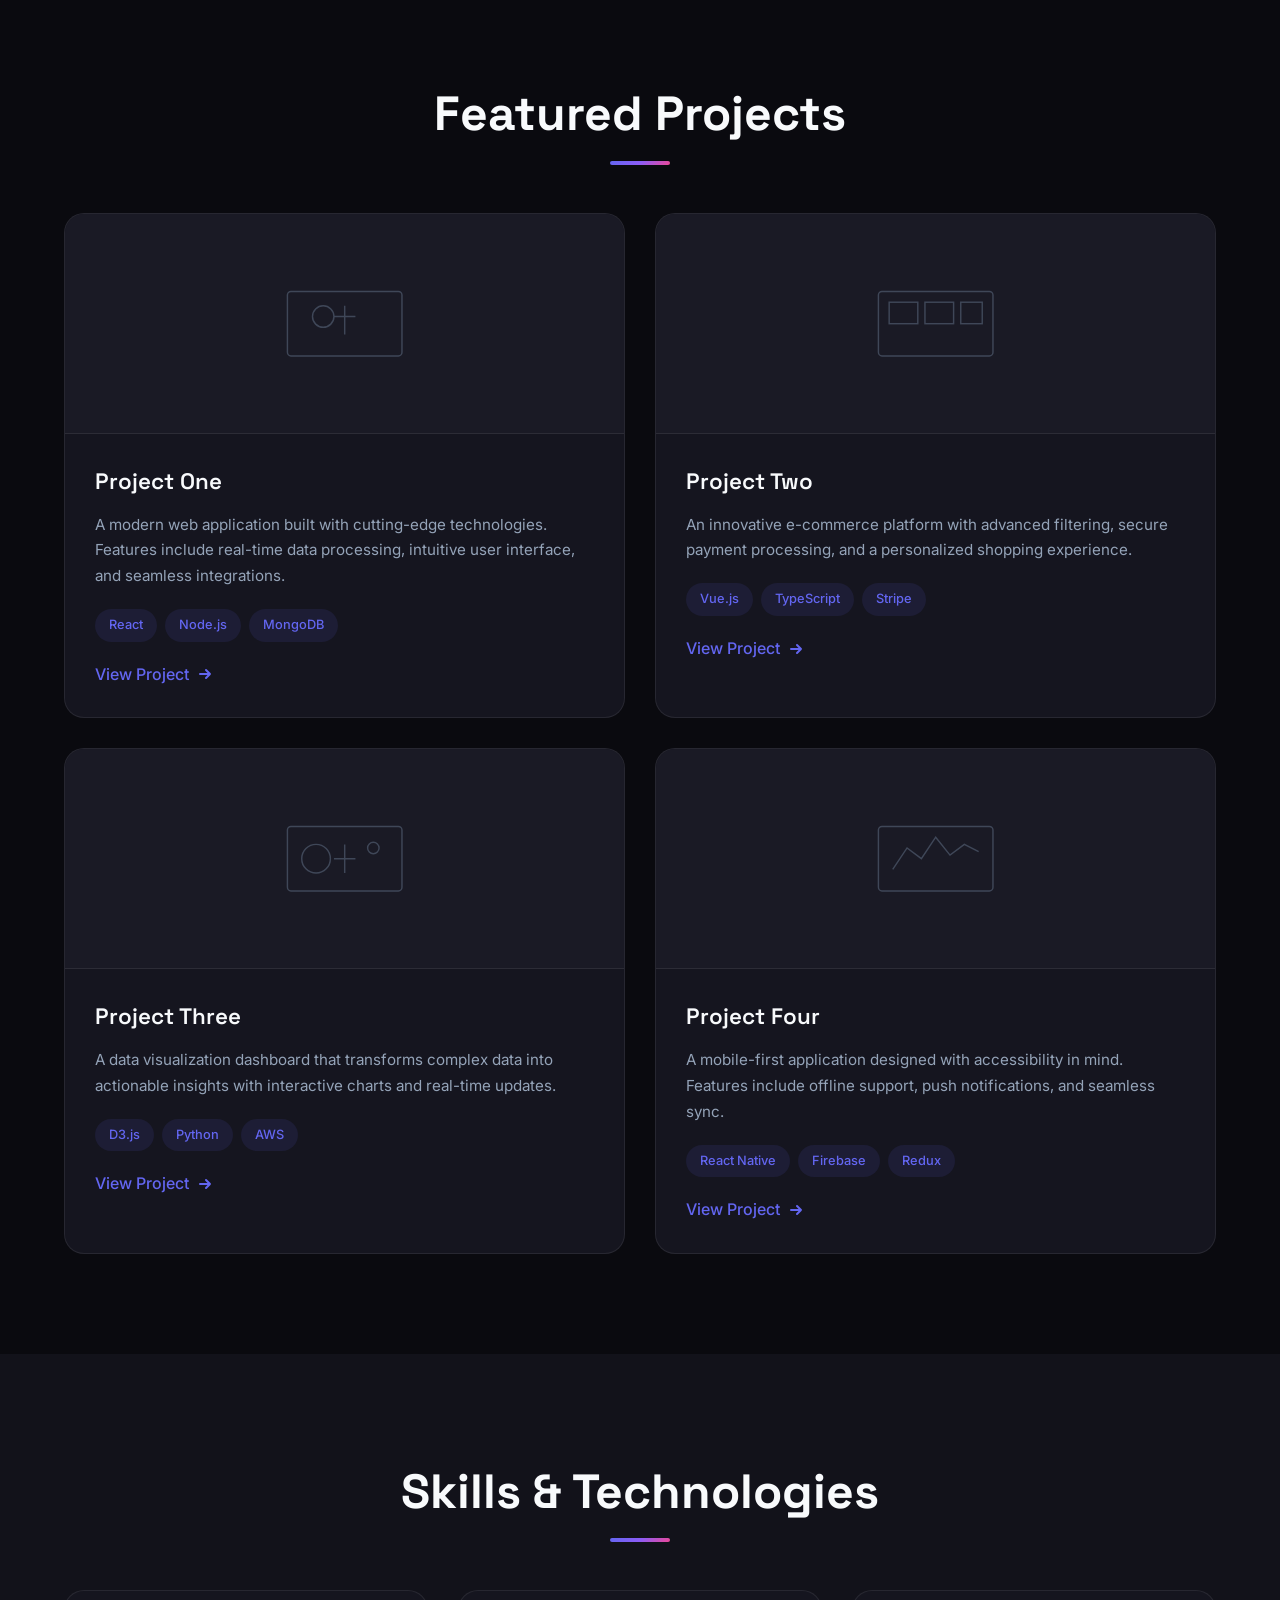
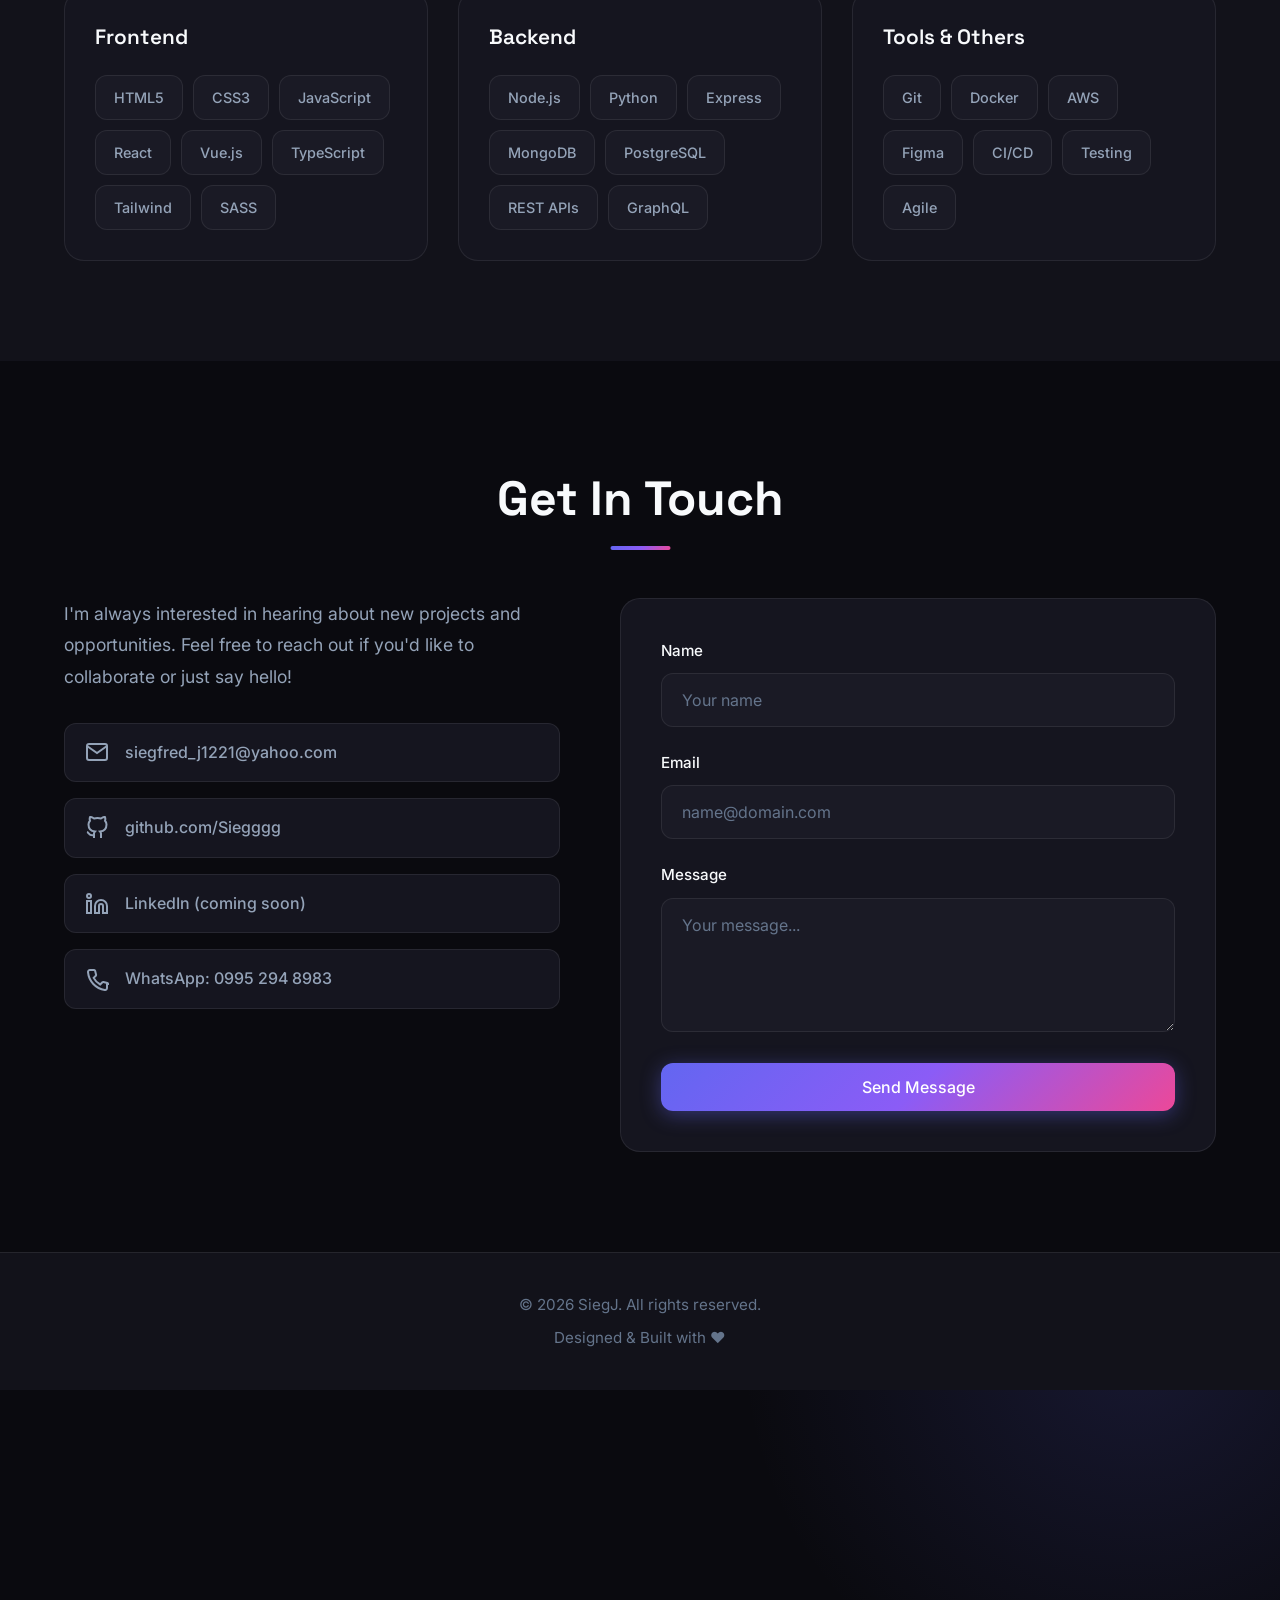
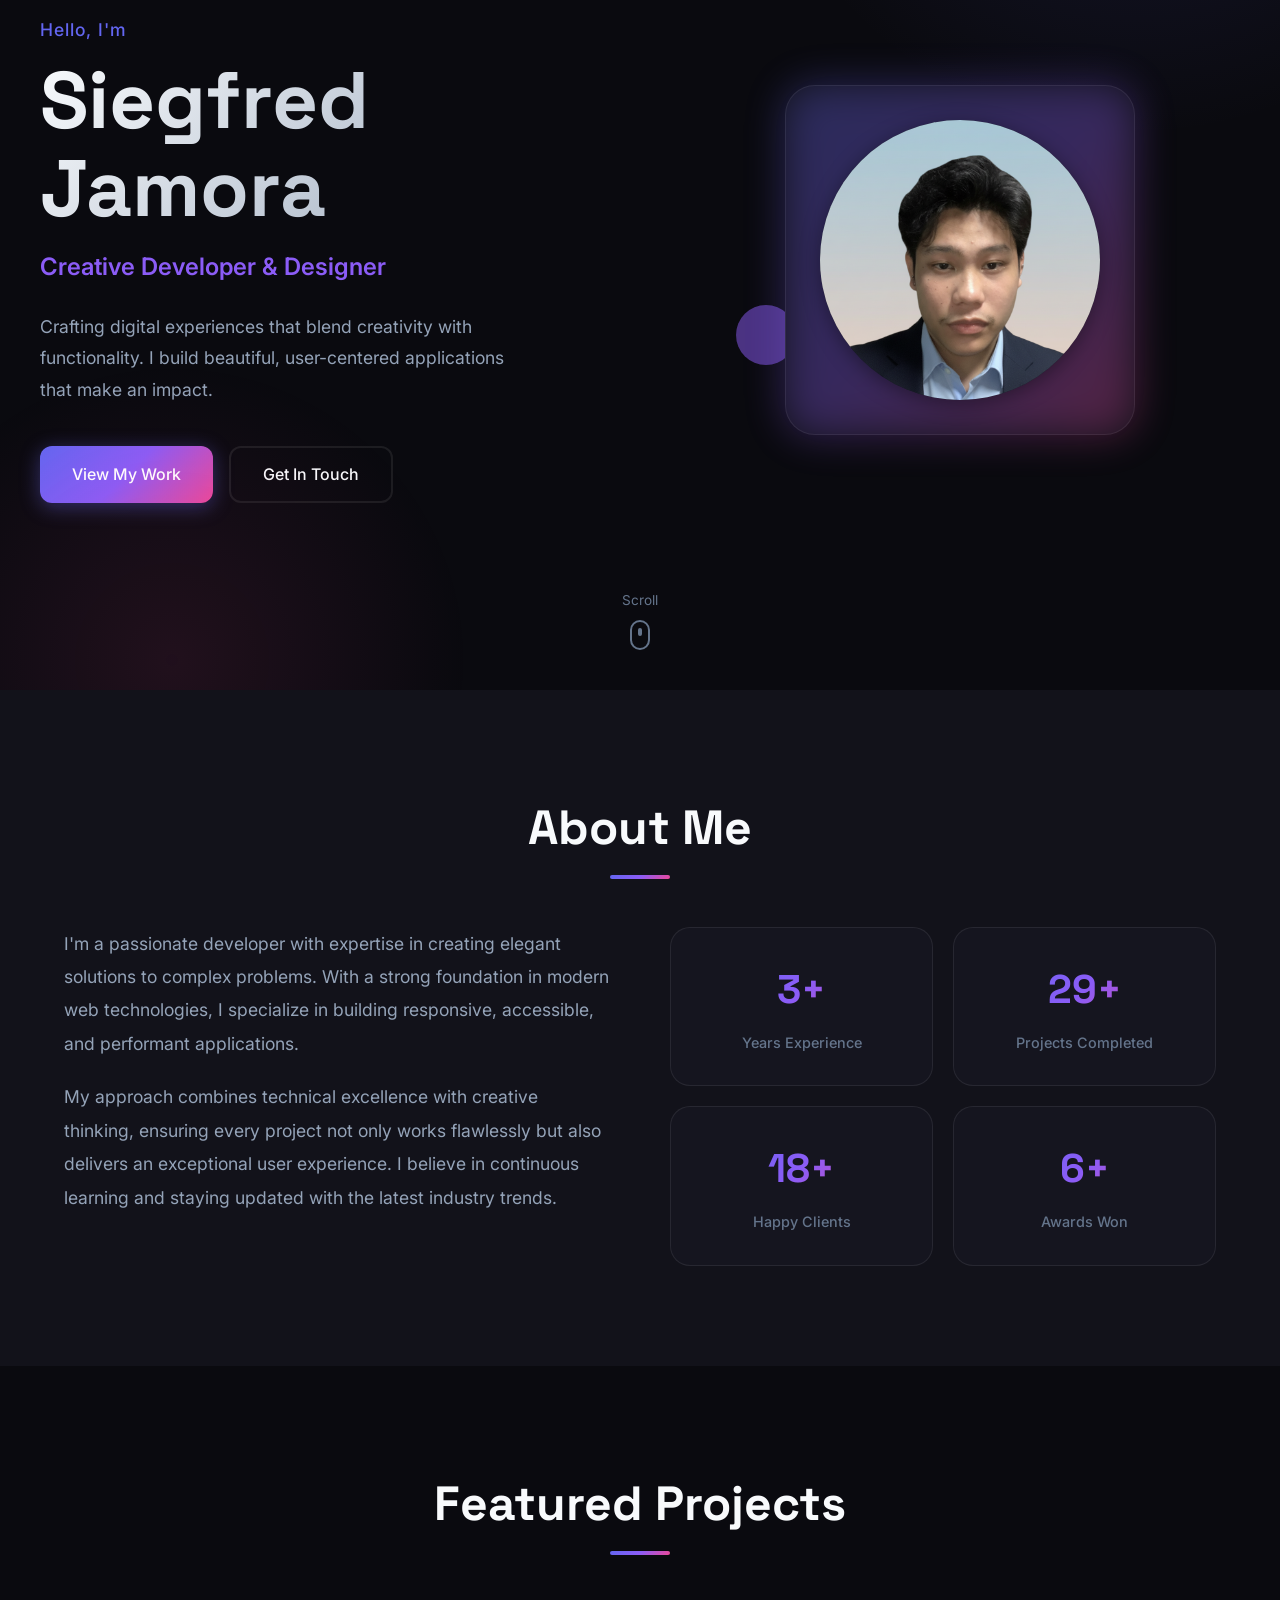
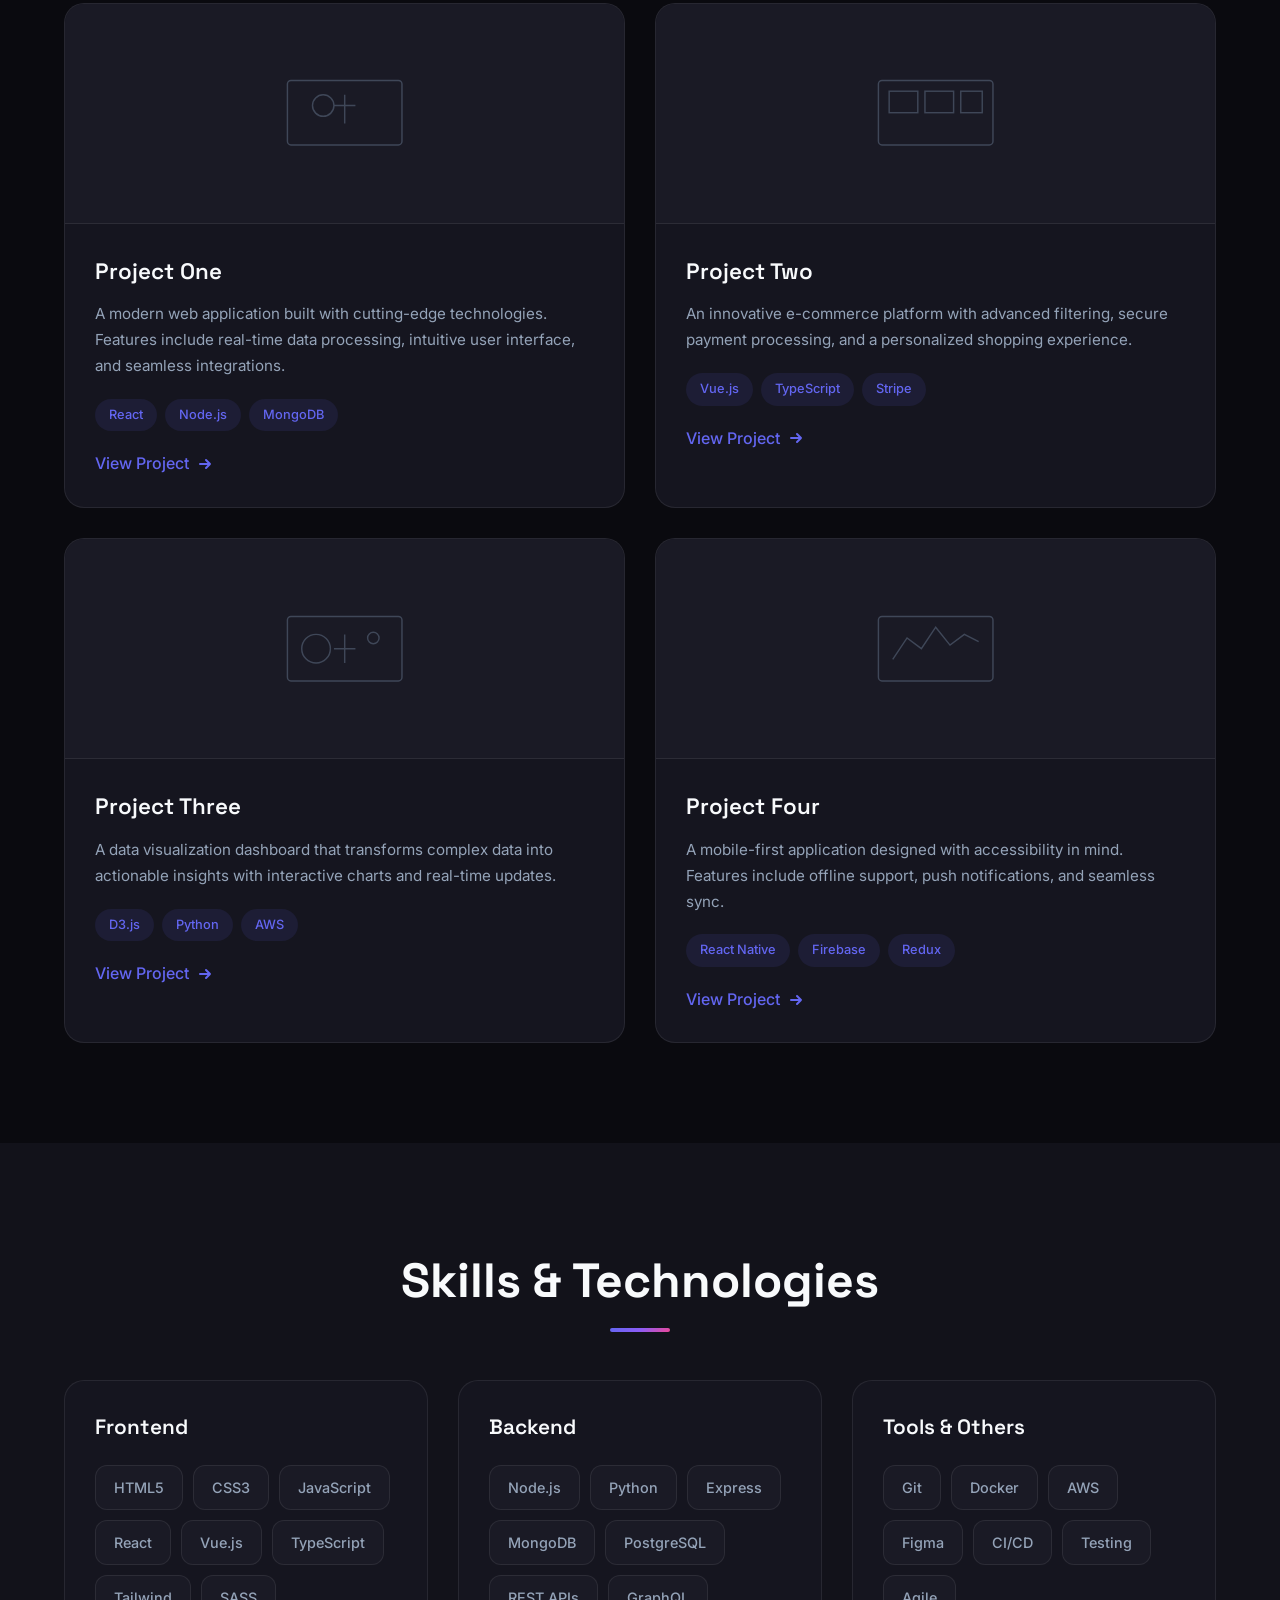
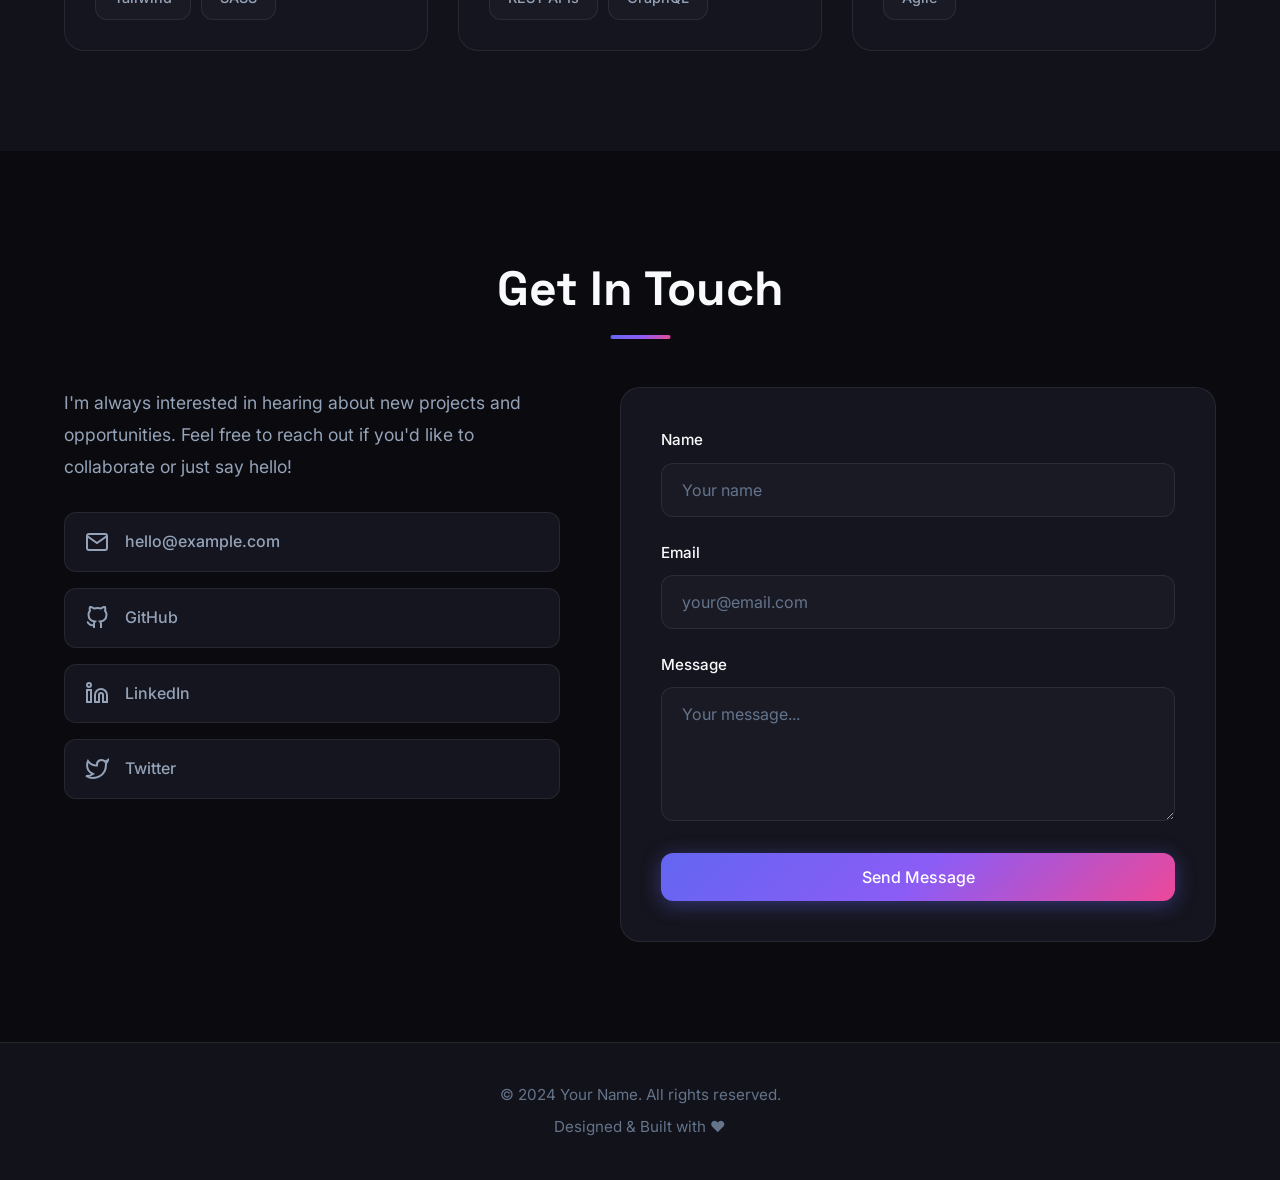
==== commit e5fd52e9: "Update index.html" ====
--- a/index.html
+++ b/index.html
@@ -117,7 +117,7 @@
                             <span>Node.js</span>
                             <span>MongoDB</span>
                         </div>
-                        <a href="#" class="project-link">
+                        <a href="https://www.figma.com/community/file/1615359578673693824" class="project-link" target="_blank" rel="noopener noreferrer">
                             View Project
                             <svg width="16" height="16" viewBox="0 0 16 16" fill="none">
                                 <path d="M3 8h10M9 4l4 4-4 4" stroke="currentColor" stroke-width="2" stroke-linecap="round" stroke-linejoin="round"/>
@@ -263,24 +263,24 @@
                 <div class="contact-info">
                     <p>I'm always interested in hearing about new projects and opportunities. Feel free to reach out if you'd like to collaborate or just say hello!</p>
                     <div class="contact-links">
-                        <a href="mailto:hello@example.com" class="contact-link">
+                        <a href="mailto:siegfred_j1221@yahoo.com" class="contact-link">
                             <span class="contact-icon">
                                 <svg viewBox="0 0 24 24" fill="none" stroke="currentColor" stroke-width="2">
                                     <path d="M4 4h16c1.1 0 2 .9 2 2v12c0 1.1-.9 2-2 2H4c-1.1 0-2-.9-2-2V6c0-1.1.9-2 2-2z"/>
                                     <polyline points="22,6 12,13 2,6"/>
                                 </svg>
                             </span>
-                            hello@example.com
-                        </a>
-                        <a href="#" class="contact-link">
+                            siegfred_j1221@yahoo.com
+                        </a>
+                        <a href="https://github.com/Siegggg" class="contact-link" target="_blank" rel="noopener noreferrer">
                             <span class="contact-icon">
                                 <svg viewBox="0 0 24 24" fill="none" stroke="currentColor" stroke-width="2">
                                     <path d="M9 19c-5 1.5-5-2.5-7-3m14 6v-3.87a3.37 3.37 0 0 0-.94-2.61c3.14-.35 6.44-1.54 6.44-7A5.44 5.44 0 0 0 20 4.77 5.07 5.07 0 0 0 19.91 1S18.73.65 16 2.48a13.38 13.38 0 0 0-7 0C6.27.65 5.09 1 5.09 1A5.07 5.07 0 0 0 5 4.77a5.44 5.44 0 0 0-1.5 3.78c0 5.42 3.3 6.61 6.44 7A3.37 3.37 0 0 0 9 18.13V22"/>
                                 </svg>
                             </span>
-                            GitHub
-                        </a>
-                        <a href="#" class="contact-link">
+                            github.com/Siegggg
+                        </a>
+                        <a href="#" class="contact-link is-disabled" aria-disabled="true">
                             <span class="contact-icon">
                                 <svg viewBox="0 0 24 24" fill="none" stroke="currentColor" stroke-width="2">
                                     <path d="M16 8a6 6 0 0 1 6 6v7h-4v-7a2 2 0 0 0-2-2 2 2 0 0 0-2 2v7h-4v-7a6 6 0 0 1 6-6z"/>
@@ -288,15 +288,15 @@
                                     <circle cx="4" cy="4" r="2"/>
                                 </svg>
                             </span>
-                            LinkedIn
-                        </a>
-                        <a href="#" class="contact-link">
-                            <span class="contact-icon">
-                                <svg viewBox="0 0 24 24" fill="none" stroke="currentColor" stroke-width="2">
-                                    <path d="M23 3a10.9 10.9 0 0 1-3.14 1.53 4.48 4.48 0 0 0-7.86 3v1A10.66 10.66 0 0 1 3 4s-4 9 5 13a11.64 11.64 0 0 1-7 2c9 5 20 0 20-11.5a4.5 4.5 0 0 0-.08-.83A7.72 7.72 0 0 0 23 3z"/>
-                                </svg>
-                            </span>
-                            Twitter
+                            LinkedIn (coming soon)
+                        </a>
+                        <a href="https://wa.me/639952948983" class="contact-link" target="_blank" rel="noopener noreferrer">
+                            <span class="contact-icon">
+                                <svg viewBox="0 0 24 24" fill="none" stroke="currentColor" stroke-width="2">
+                                    <path d="M22 16.92V21a2 2 0 0 1-2.18 2A19.8 19.8 0 0 1 3 5.18 2 2 0 0 1 5 3h4.09a1 1 0 0 1 1 .75l1 4a1 1 0 0 1-.27.95l-2.2 2.2a16 16 0 0 0 6.6 6.6l2.2-2.2a1 1 0 0 1 .95-.27l4 1a1 1 0 0 1 .75 1z"/>
+                                </svg>
+                            </span>
+                            WhatsApp: 0995 294 8983
                         </a>
                     </div>
                 </div>
@@ -307,7 +307,7 @@
                     </div>
                     <div class="form-group">
                         <label for="email">Email</label>
-                        <input type="email" id="email" name="email" required placeholder="your@email.com">
+                        <input type="email" id="email" name="email" required placeholder="name@domain.com">
                     </div>
                     <div class="form-group">
                         <label for="message">Message</label>
@@ -321,7 +321,7 @@
 
     <footer class="footer">
         <div class="container">
-            <p>&copy; 2024 Your Name. All rights reserved.</p>
+            <p>&copy; 2026 SiegJ. All rights reserved.</p>
             <p class="footer-credit">Designed & Built with ❤️</p>
         </div>
     </footer>
@@ -329,3 +329,334 @@
     <script src="portfolio.js"></script>
 </body>
 </html>
+<!DOCTYPE html>
+<html lang="en">
+<head>
+    <meta charset="UTF-8">
+    <meta name="viewport" content="width=device-width, initial-scale=1.0">
+    <title>Portfolio | Creative Developer</title>
+    <link rel="preconnect" href="https://fonts.googleapis.com">
+    <link rel="preconnect" href="https://fonts.gstatic.com" crossorigin>
+    <link href="https://fonts.googleapis.com/css2?family=Inter:wght@300;400;500;600;700&family=Space+Grotesk:wght@400;500;600;700&display=swap" rel="stylesheet">
+    <link rel="stylesheet" href="portfolio.css">
+</head>
+<body>
+    <nav class="navbar">
+        <div class="nav-container">
+            <a href="#" class="logo">Portfolio</a>
+            <ul class="nav-links">
+                <li><a href="#home"><span class="text" data-text="Home">Home</span></a></li>
+                <li><a href="#about"><span class="text" data-text="About">About</span></a></li>
+                <li><a href="#projects"><span class="text" data-text="Projects">Projects</span></a></li>
+                <li><a href="#skills"><span class="text" data-text="Skills">Skills</span></a></li>
+                <li><a href="#contact"><span class="text" data-text="Contact">Contact</span></a></li>
+            </ul>
+            <ul class="mobile-menu">
+                <li><a href="#home">Home</a></li>
+                <li><a href="#about">About</a></li>
+                <li><a href="#projects">Projects</a></li>
+                <li><a href="#skills">Skills</a></li>
+                <li><a href="#contact">Contact</a></li>
+            </ul>
+            <div class="hamburger">
+                <span class="hamburger__lines"></span>
+            </div>
+        </div>
+    </nav>
+
+    <section id="home" class="hero">
+        <div class="hero-content">
+            <div class="hero-text">
+                <p class="greeting">Hello, I'm</p>
+                <h1 class="name">Siegfred Jamora</h1>
+                <p class="tagline">Creative Developer & Designer</p>
+                <p class="description">Crafting digital experiences that blend creativity with functionality. I build beautiful, user-centered applications that make an impact.</p>
+                <div class="cta-buttons">
+                    <a href="#projects" class="btn btn-primary">View My Work</a>
+                    <a href="#contact" class="btn btn-secondary">Get In Touch</a>
+                </div>
+            </div>
+            <div class="hero-visual">
+                <div class="profile-card">
+                    <div class="profile-image">
+                        <img class="profile-photo" src="profile.png" alt="Portrait of Siegfred Jamora">
+                    </div>
+                    <div class="card-glow"></div>
+                </div>
+                <div class="floating-shapes">
+                    <div class="shape shape-1"></div>
+                    <div class="shape shape-2"></div>
+                    <div class="shape shape-3"></div>
+                </div>
+            </div>
+        </div>
+        <div class="scroll-indicator">
+            <span>Scroll</span>
+            <div class="scroll-arrow"></div>
+        </div>
+    </section>
+
+    <section id="about" class="about">
+        <div class="container">
+            <h2 class="section-title">About Me</h2>
+            <div class="about-content">
+                <div class="about-text">
+                    <p>I'm a passionate developer with expertise in creating elegant solutions to complex problems. With a strong foundation in modern web technologies, I specialize in building responsive, accessible, and performant applications.</p>
+                    <p>My approach combines technical excellence with creative thinking, ensuring every project not only works flawlessly but also delivers an exceptional user experience. I believe in continuous learning and staying updated with the latest industry trends.</p>
+                </div>
+                <div class="stats-grid">
+                    <div class="stat-card">
+                        <span class="stat-number">5+</span>
+                        <span class="stat-label">Years Experience</span>
+                    </div>
+                    <div class="stat-card">
+                        <span class="stat-number">50+</span>
+                        <span class="stat-label">Projects Completed</span>
+                    </div>
+                    <div class="stat-card">
+                        <span class="stat-number">30+</span>
+                        <span class="stat-label">Happy Clients</span>
+                    </div>
+                    <div class="stat-card">
+                        <span class="stat-number">10+</span>
+                        <span class="stat-label">Awards Won</span>
+                    </div>
+                </div>
+            </div>
+        </div>
+    </section>
+
+    <section id="projects" class="projects">
+        <div class="container">
+            <h2 class="section-title">Featured Projects</h2>
+            <div class="projects-grid">
+                <article class="project-card">
+                    <div class="project-image">
+                        <div class="project-placeholder">
+                            <svg viewBox="0 0 200 150" fill="none" xmlns="http://www.w3.org/2000/svg">
+                                <rect x="20" y="30" width="160" height="90" rx="5" stroke="currentColor" stroke-width="2"/>
+                                <circle cx="70" cy="65" r="15" stroke="currentColor" stroke-width="2"/>
+                                <path d="M100 50v40M85 65h30" stroke="currentColor" stroke-width="2"/>
+                            </svg>
+                        </div>
+                    </div>
+                    <div class="project-content">
+                        <h3>Project One</h3>
+                        <p>A modern web application built with cutting-edge technologies. Features include real-time data processing, intuitive user interface, and seamless integrations.</p>
+                        <div class="project-tags">
+                            <span>React</span>
+                            <span>Node.js</span>
+                            <span>MongoDB</span>
+                        </div>
+                        <a href="#" class="project-link">
+                            View Project
+                            <svg width="16" height="16" viewBox="0 0 16 16" fill="none">
+                                <path d="M3 8h10M9 4l4 4-4 4" stroke="currentColor" stroke-width="2" stroke-linecap="round" stroke-linejoin="round"/>
+                            </svg>
+                        </a>
+                    </div>
+                </article>
+
+                <article class="project-card">
+                    <div class="project-image">
+                        <div class="project-placeholder">
+                            <svg viewBox="0 0 200 150" fill="none" xmlns="http://www.w3.org/2000/svg">
+                                <rect x="20" y="30" width="160" height="90" rx="5" stroke="currentColor" stroke-width="2"/>
+                                <rect x="35" y="45" width="40" height="30" stroke="currentColor" stroke-width="2"/>
+                                <rect x="85" y="45" width="40" height="30" stroke="currentColor" stroke-width="2"/>
+                                <rect x="135" y="45" width="30" height="30" stroke="currentColor" stroke-width="2"/>
+                            </svg>
+                        </div>
+                    </div>
+                    <div class="project-content">
+                        <h3>Project Two</h3>
+                        <p>An innovative e-commerce platform with advanced filtering, secure payment processing, and a personalized shopping experience.</p>
+                        <div class="project-tags">
+                            <span>Vue.js</span>
+                            <span>TypeScript</span>
+                            <span>Stripe</span>
+                        </div>
+                        <a href="#" class="project-link">
+                            View Project
+                            <svg width="16" height="16" viewBox="0 0 16 16" fill="none">
+                                <path d="M3 8h10M9 4l4 4-4 4" stroke="currentColor" stroke-width="2" stroke-linecap="round" stroke-linejoin="round"/>
+                            </svg>
+                        </a>
+                    </div>
+                </article>
+
+                <article class="project-card">
+                    <div class="project-image">
+                        <div class="project-placeholder">
+                            <svg viewBox="0 0 200 150" fill="none" xmlns="http://www.w3.org/2000/svg">
+                                <rect x="20" y="30" width="160" height="90" rx="5" stroke="currentColor" stroke-width="2"/>
+                                <circle cx="60" cy="75" r="20" stroke="currentColor" stroke-width="2"/>
+                                <path d="M100 55v40M85 75h30" stroke="currentColor" stroke-width="2"/>
+                                <circle cx="140" cy="60" r="8" stroke="currentColor" stroke-width="2"/>
+                            </svg>
+                        </div>
+                    </div>
+                    <div class="project-content">
+                        <h3>Project Three</h3>
+                        <p>A data visualization dashboard that transforms complex data into actionable insights with interactive charts and real-time updates.</p>
+                        <div class="project-tags">
+                            <span>D3.js</span>
+                            <span>Python</span>
+                            <span>AWS</span>
+                        </div>
+                        <a href="#" class="project-link">
+                            View Project
+                            <svg width="16" height="16" viewBox="0 0 16 16" fill="none">
+                                <path d="M3 8h10M9 4l4 4-4 4" stroke="currentColor" stroke-width="2" stroke-linecap="round" stroke-linejoin="round"/>
+                            </svg>
+                        </a>
+                    </div>
+                </article>
+
+                <article class="project-card">
+                    <div class="project-image">
+                        <div class="project-placeholder">
+                            <svg viewBox="0 0 200 150" fill="none" xmlns="http://www.w3.org/2000/svg">
+                                <rect x="20" y="30" width="160" height="90" rx="5" stroke="currentColor" stroke-width="2"/>
+                                <path d="M40 90L60 60L80 75L100 45L120 70L140 55L160 65" stroke="currentColor" stroke-width="2"/>
+                            </svg>
+                        </div>
+                    </div>
+                    <div class="project-content">
+                        <h3>Project Four</h3>
+                        <p>A mobile-first application designed with accessibility in mind. Features include offline support, push notifications, and seamless sync.</p>
+                        <div class="project-tags">
+                            <span>React Native</span>
+                            <span>Firebase</span>
+                            <span>Redux</span>
+                        </div>
+                        <a href="#" class="project-link">
+                            View Project
+                            <svg width="16" height="16" viewBox="0 0 16 16" fill="none">
+                                <path d="M3 8h10M9 4l4 4-4 4" stroke="currentColor" stroke-width="2" stroke-linecap="round" stroke-linejoin="round"/>
+                            </svg>
+                        </a>
+                    </div>
+                </article>
+            </div>
+        </div>
+    </section>
+
+    <section id="skills" class="skills">
+        <div class="container">
+            <h2 class="section-title">Skills & Technologies</h2>
+            <div class="skills-content">
+                <div class="skill-category">
+                    <h3>Frontend</h3>
+                    <div class="skill-tags">
+                        <span class="skill-tag">HTML5</span>
+                        <span class="skill-tag">CSS3</span>
+                        <span class="skill-tag">JavaScript</span>
+                        <span class="skill-tag">React</span>
+                        <span class="skill-tag">Vue.js</span>
+                        <span class="skill-tag">TypeScript</span>
+                        <span class="skill-tag">Tailwind</span>
+                        <span class="skill-tag">SASS</span>
+                    </div>
+                </div>
+                <div class="skill-category">
+                    <h3>Backend</h3>
+                    <div class="skill-tags">
+                        <span class="skill-tag">Node.js</span>
+                        <span class="skill-tag">Python</span>
+                        <span class="skill-tag">Express</span>
+                        <span class="skill-tag">MongoDB</span>
+                        <span class="skill-tag">PostgreSQL</span>
+                        <span class="skill-tag">REST APIs</span>
+                        <span class="skill-tag">GraphQL</span>
+                    </div>
+                </div>
+                <div class="skill-category">
+                    <h3>Tools & Others</h3>
+                    <div class="skill-tags">
+                        <span class="skill-tag">Git</span>
+                        <span class="skill-tag">Docker</span>
+                        <span class="skill-tag">AWS</span>
+                        <span class="skill-tag">Figma</span>
+                        <span class="skill-tag">CI/CD</span>
+                        <span class="skill-tag">Testing</span>
+                        <span class="skill-tag">Agile</span>
+                    </div>
+                </div>
+            </div>
+        </div>
+    </section>
+
+    <section id="contact" class="contact">
+        <div class="container">
+            <h2 class="section-title">Get In Touch</h2>
+            <div class="contact-content">
+                <div class="contact-info">
+                    <p>I'm always interested in hearing about new projects and opportunities. Feel free to reach out if you'd like to collaborate or just say hello!</p>
+                    <div class="contact-links">
+                        <a href="mailto:hello@example.com" class="contact-link">
+                            <span class="contact-icon">
+                                <svg viewBox="0 0 24 24" fill="none" stroke="currentColor" stroke-width="2">
+                                    <path d="M4 4h16c1.1 0 2 .9 2 2v12c0 1.1-.9 2-2 2H4c-1.1 0-2-.9-2-2V6c0-1.1.9-2 2-2z"/>
+                                    <polyline points="22,6 12,13 2,6"/>
+                                </svg>
+                            </span>
+                            hello@example.com
+                        </a>
+                        <a href="#" class="contact-link">
+                            <span class="contact-icon">
+                                <svg viewBox="0 0 24 24" fill="none" stroke="currentColor" stroke-width="2">
+                                    <path d="M9 19c-5 1.5-5-2.5-7-3m14 6v-3.87a3.37 3.37 0 0 0-.94-2.61c3.14-.35 6.44-1.54 6.44-7A5.44 5.44 0 0 0 20 4.77 5.07 5.07 0 0 0 19.91 1S18.73.65 16 2.48a13.38 13.38 0 0 0-7 0C6.27.65 5.09 1 5.09 1A5.07 5.07 0 0 0 5 4.77a5.44 5.44 0 0 0-1.5 3.78c0 5.42 3.3 6.61 6.44 7A3.37 3.37 0 0 0 9 18.13V22"/>
+                                </svg>
+                            </span>
+                            GitHub
+                        </a>
+                        <a href="#" class="contact-link">
+                            <span class="contact-icon">
+                                <svg viewBox="0 0 24 24" fill="none" stroke="currentColor" stroke-width="2">
+                                    <path d="M16 8a6 6 0 0 1 6 6v7h-4v-7a2 2 0 0 0-2-2 2 2 0 0 0-2 2v7h-4v-7a6 6 0 0 1 6-6z"/>
+                                    <rect x="2" y="9" width="4" height="12"/>
+                                    <circle cx="4" cy="4" r="2"/>
+                                </svg>
+                            </span>
+                            LinkedIn
+                        </a>
+                        <a href="#" class="contact-link">
+                            <span class="contact-icon">
+                                <svg viewBox="0 0 24 24" fill="none" stroke="currentColor" stroke-width="2">
+                                    <path d="M23 3a10.9 10.9 0 0 1-3.14 1.53 4.48 4.48 0 0 0-7.86 3v1A10.66 10.66 0 0 1 3 4s-4 9 5 13a11.64 11.64 0 0 1-7 2c9 5 20 0 20-11.5a4.5 4.5 0 0 0-.08-.83A7.72 7.72 0 0 0 23 3z"/>
+                                </svg>
+                            </span>
+                            Twitter
+                        </a>
+                    </div>
+                </div>
+                <form class="contact-form">
+                    <div class="form-group">
+                        <label for="name">Name</label>
+                        <input type="text" id="name" name="name" required placeholder="Your name">
+                    </div>
+                    <div class="form-group">
+                        <label for="email">Email</label>
+                        <input type="email" id="email" name="email" required placeholder="your@email.com">
+                    </div>
+                    <div class="form-group">
+                        <label for="message">Message</label>
+                        <textarea id="message" name="message" rows="5" required placeholder="Your message..."></textarea>
+                    </div>
+                    <button type="submit" class="btn btn-primary">Send Message</button>
+                </form>
+            </div>
+        </div>
+    </section>
+
+    <footer class="footer">
+        <div class="container">
+            <p>&copy; 2024 Your Name. All rights reserved.</p>
+            <p class="footer-credit">Designed & Built with ❤️</p>
+        </div>
+    </footer>
+
+    <script src="portfolio.js"></script>
+</body>
+</html>
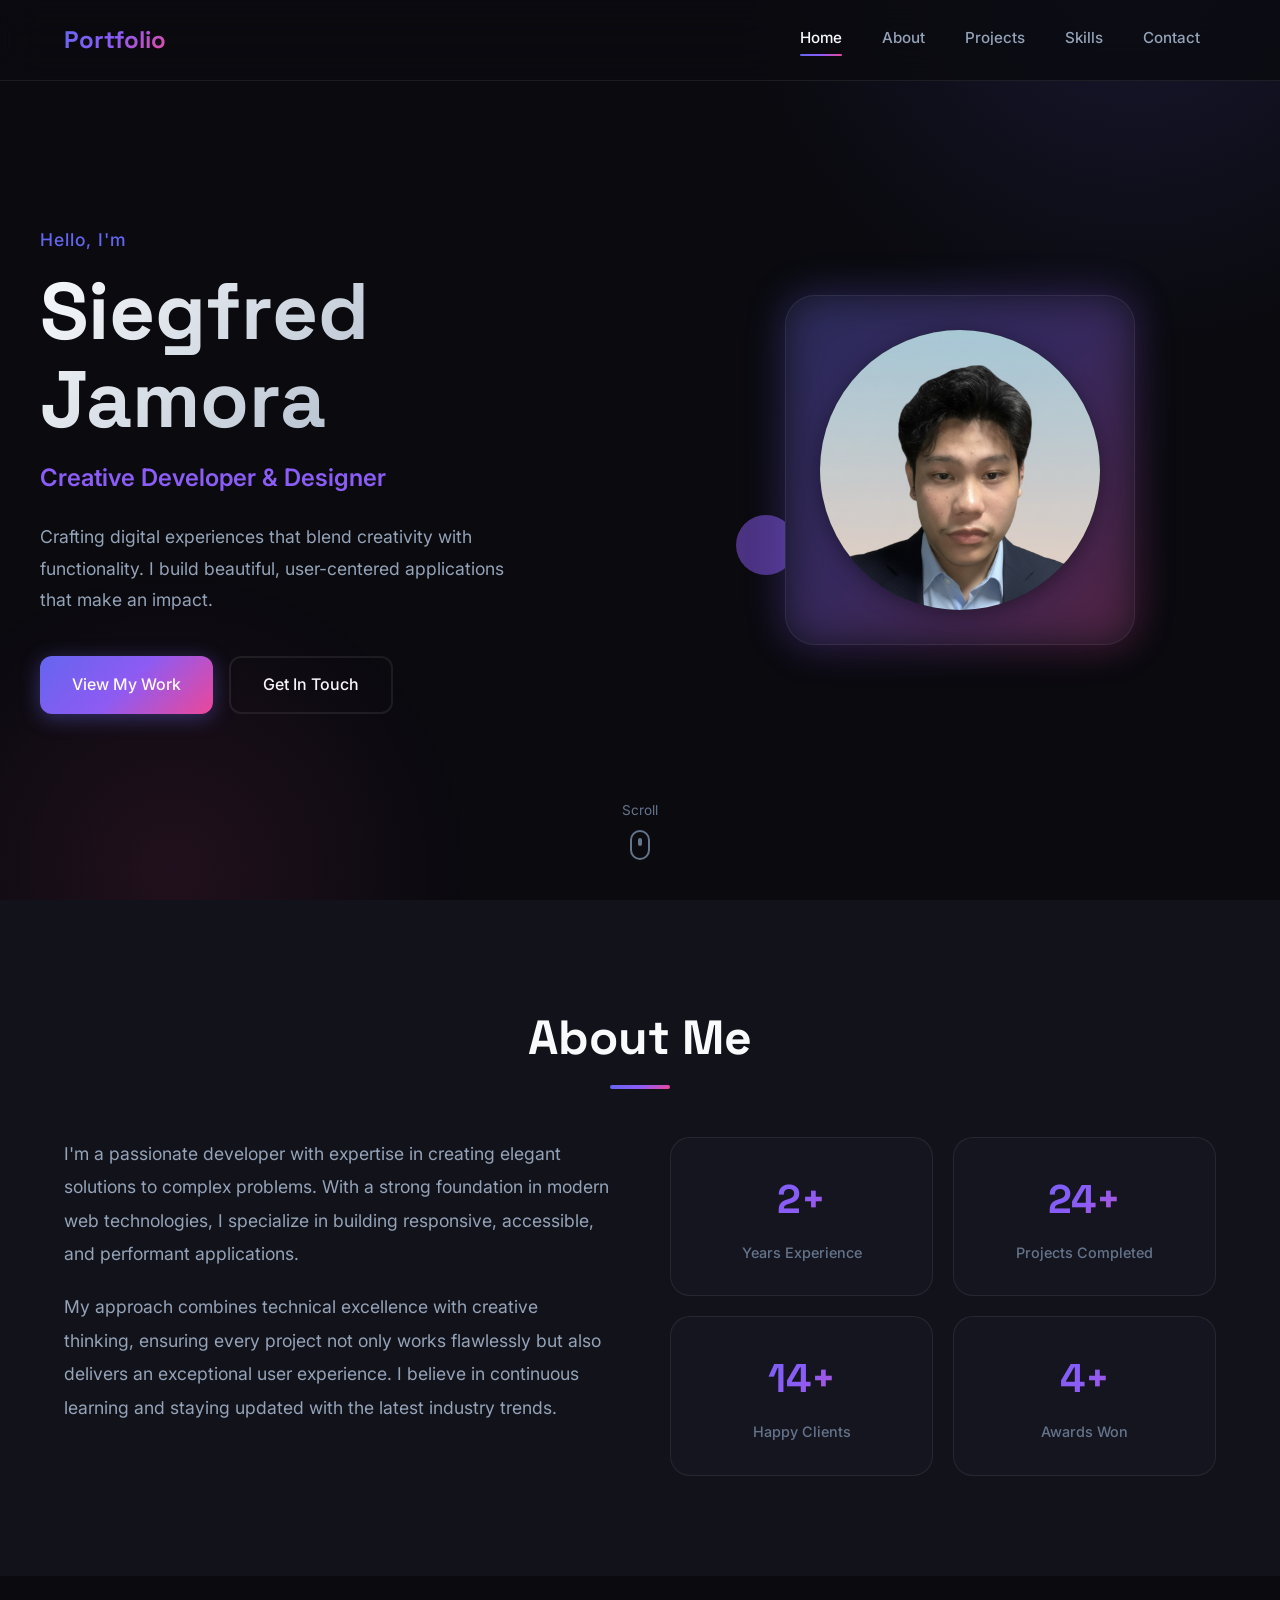
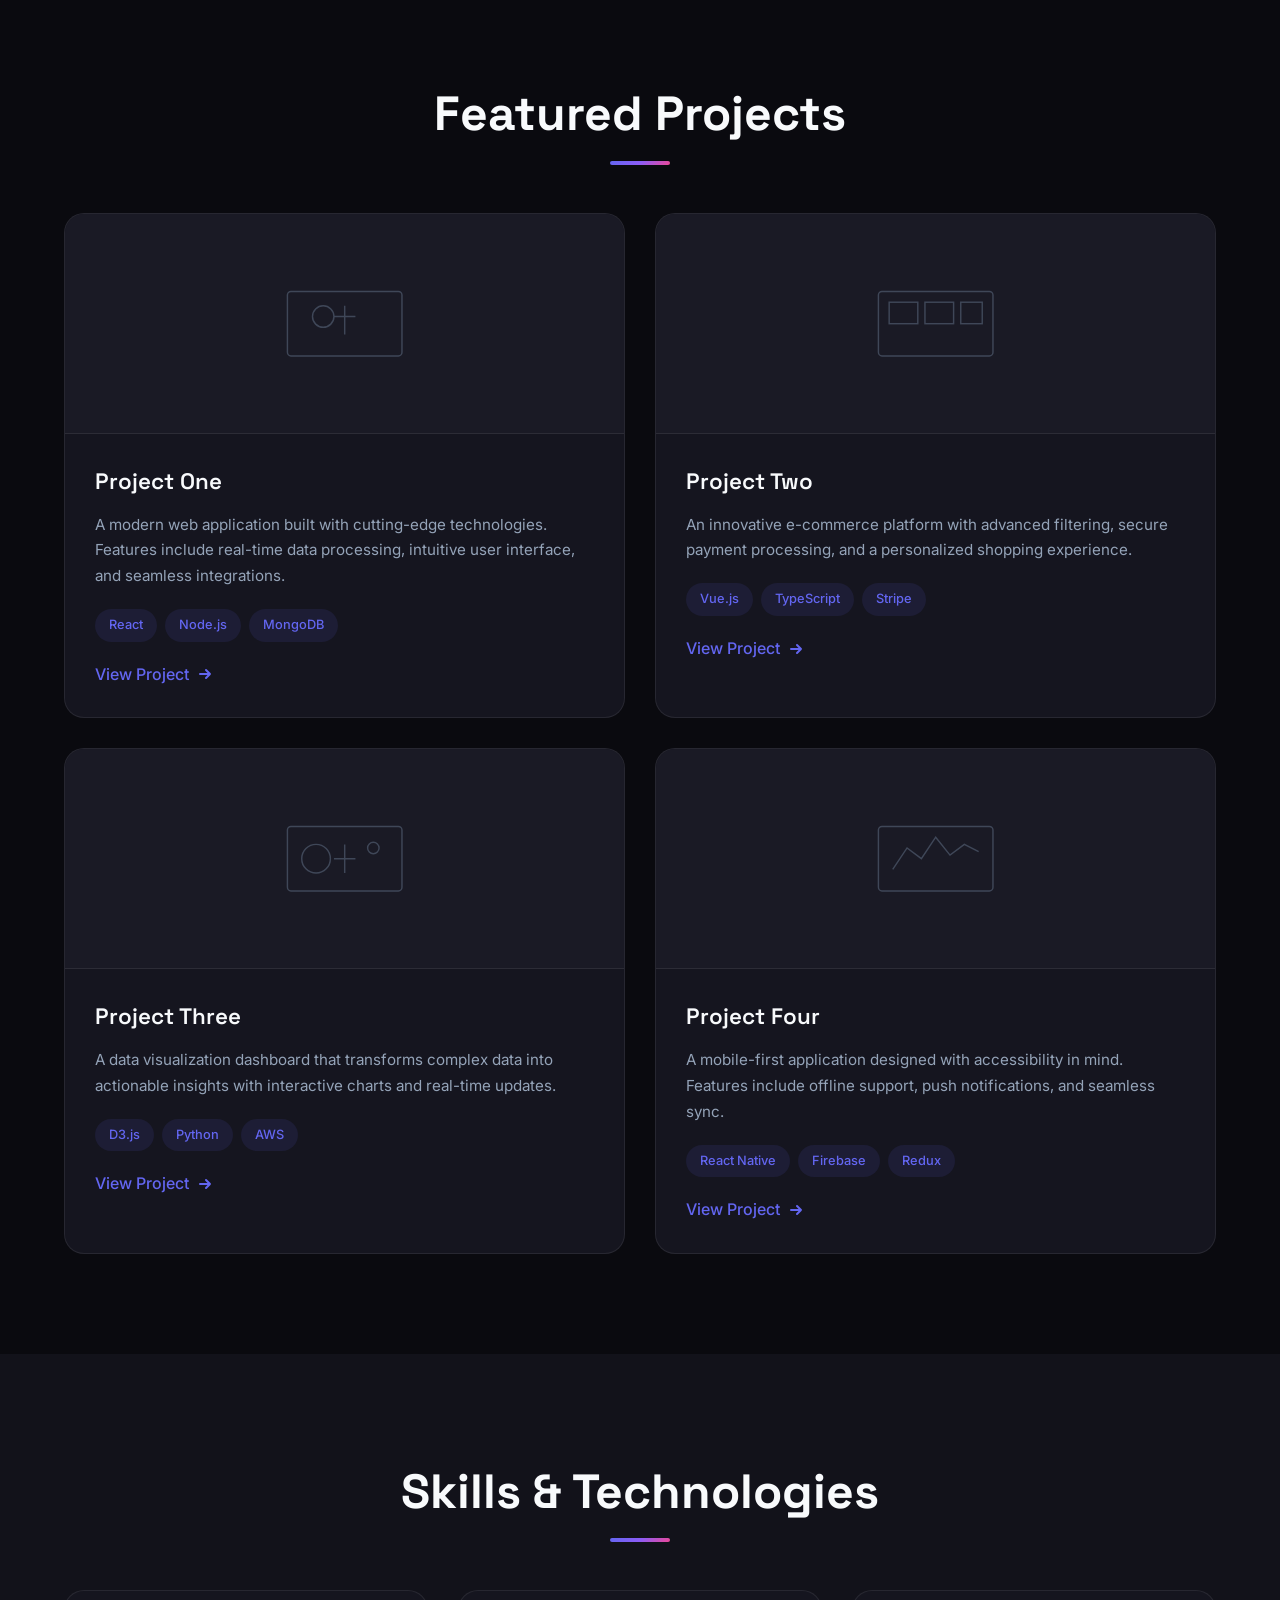
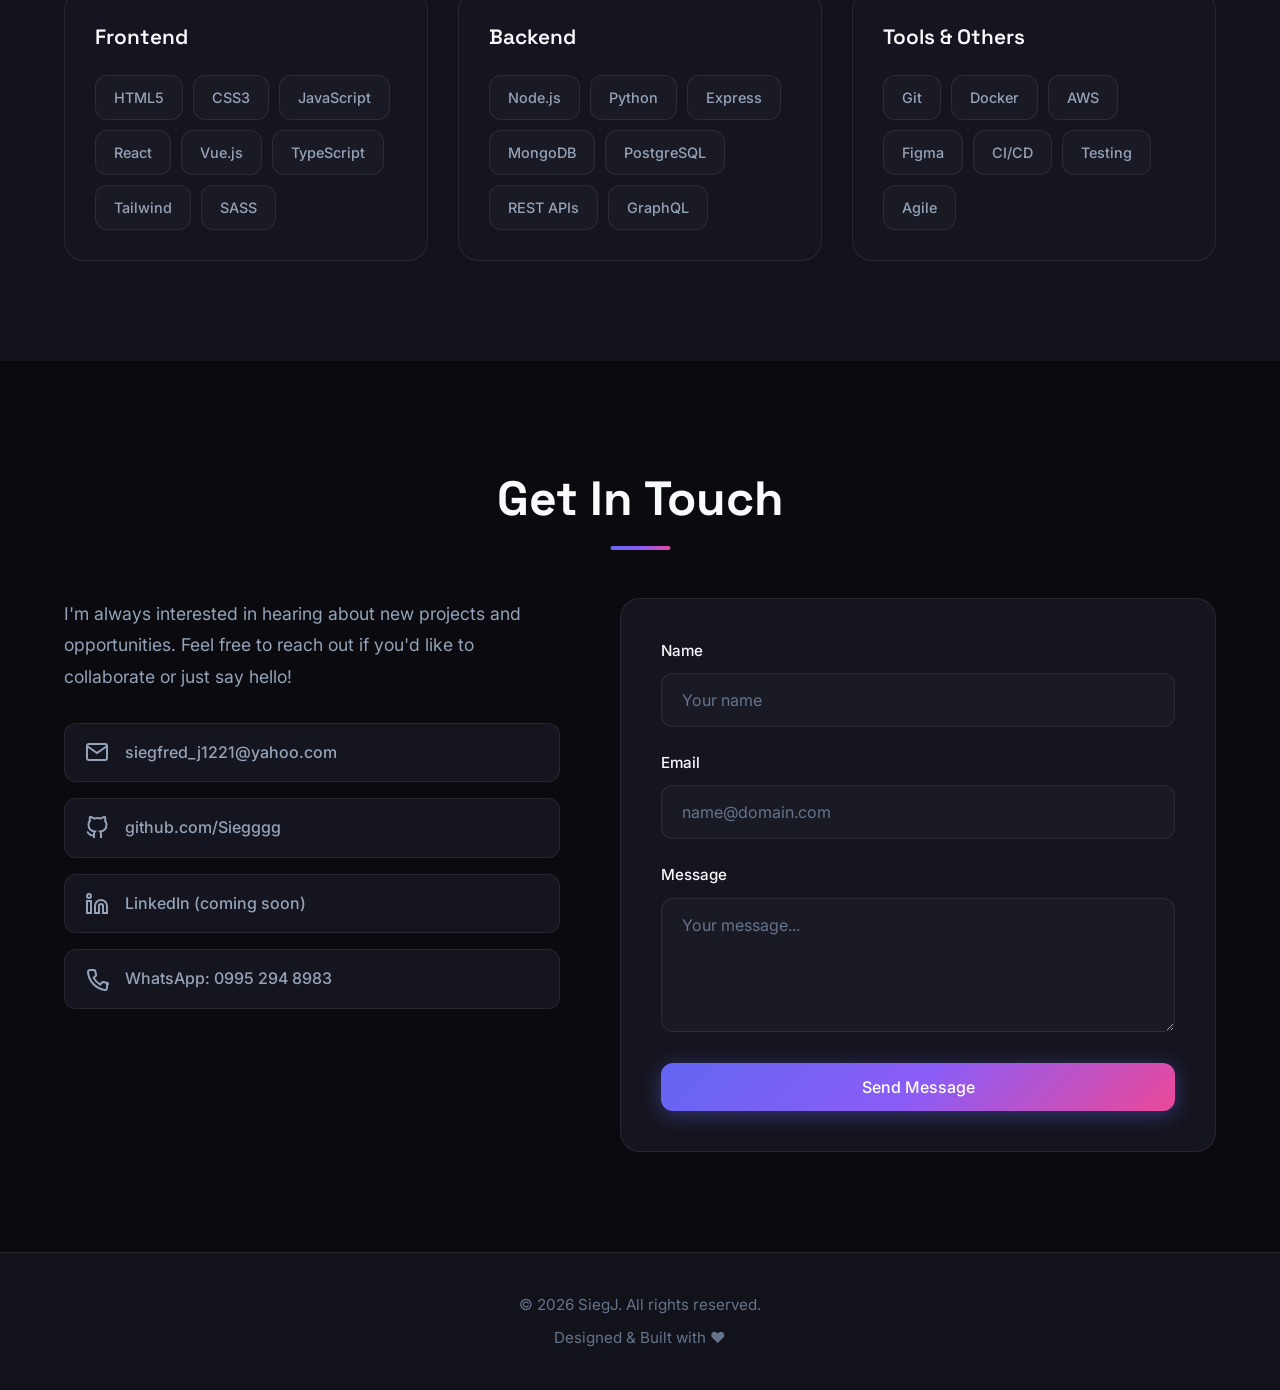
==== commit 57de37fb: "Rename portfolio.html to index.html" ====
--- a/index.html
+++ b/index.html
@@ -329,334 +329,3 @@
     <script src="portfolio.js"></script>
 </body>
 </html>
-<!DOCTYPE html>
-<html lang="en">
-<head>
-    <meta charset="UTF-8">
-    <meta name="viewport" content="width=device-width, initial-scale=1.0">
-    <title>Portfolio | Creative Developer</title>
-    <link rel="preconnect" href="https://fonts.googleapis.com">
-    <link rel="preconnect" href="https://fonts.gstatic.com" crossorigin>
-    <link href="https://fonts.googleapis.com/css2?family=Inter:wght@300;400;500;600;700&family=Space+Grotesk:wght@400;500;600;700&display=swap" rel="stylesheet">
-    <link rel="stylesheet" href="portfolio.css">
-</head>
-<body>
-    <nav class="navbar">
-        <div class="nav-container">
-            <a href="#" class="logo">Portfolio</a>
-            <ul class="nav-links">
-                <li><a href="#home"><span class="text" data-text="Home">Home</span></a></li>
-                <li><a href="#about"><span class="text" data-text="About">About</span></a></li>
-                <li><a href="#projects"><span class="text" data-text="Projects">Projects</span></a></li>
-                <li><a href="#skills"><span class="text" data-text="Skills">Skills</span></a></li>
-                <li><a href="#contact"><span class="text" data-text="Contact">Contact</span></a></li>
-            </ul>
-            <ul class="mobile-menu">
-                <li><a href="#home">Home</a></li>
-                <li><a href="#about">About</a></li>
-                <li><a href="#projects">Projects</a></li>
-                <li><a href="#skills">Skills</a></li>
-                <li><a href="#contact">Contact</a></li>
-            </ul>
-            <div class="hamburger">
-                <span class="hamburger__lines"></span>
-            </div>
-        </div>
-    </nav>
-
-    <section id="home" class="hero">
-        <div class="hero-content">
-            <div class="hero-text">
-                <p class="greeting">Hello, I'm</p>
-                <h1 class="name">Siegfred Jamora</h1>
-                <p class="tagline">Creative Developer & Designer</p>
-                <p class="description">Crafting digital experiences that blend creativity with functionality. I build beautiful, user-centered applications that make an impact.</p>
-                <div class="cta-buttons">
-                    <a href="#projects" class="btn btn-primary">View My Work</a>
-                    <a href="#contact" class="btn btn-secondary">Get In Touch</a>
-                </div>
-            </div>
-            <div class="hero-visual">
-                <div class="profile-card">
-                    <div class="profile-image">
-                        <img class="profile-photo" src="profile.png" alt="Portrait of Siegfred Jamora">
-                    </div>
-                    <div class="card-glow"></div>
-                </div>
-                <div class="floating-shapes">
-                    <div class="shape shape-1"></div>
-                    <div class="shape shape-2"></div>
-                    <div class="shape shape-3"></div>
-                </div>
-            </div>
-        </div>
-        <div class="scroll-indicator">
-            <span>Scroll</span>
-            <div class="scroll-arrow"></div>
-        </div>
-    </section>
-
-    <section id="about" class="about">
-        <div class="container">
-            <h2 class="section-title">About Me</h2>
-            <div class="about-content">
-                <div class="about-text">
-                    <p>I'm a passionate developer with expertise in creating elegant solutions to complex problems. With a strong foundation in modern web technologies, I specialize in building responsive, accessible, and performant applications.</p>
-                    <p>My approach combines technical excellence with creative thinking, ensuring every project not only works flawlessly but also delivers an exceptional user experience. I believe in continuous learning and staying updated with the latest industry trends.</p>
-                </div>
-                <div class="stats-grid">
-                    <div class="stat-card">
-                        <span class="stat-number">5+</span>
-                        <span class="stat-label">Years Experience</span>
-                    </div>
-                    <div class="stat-card">
-                        <span class="stat-number">50+</span>
-                        <span class="stat-label">Projects Completed</span>
-                    </div>
-                    <div class="stat-card">
-                        <span class="stat-number">30+</span>
-                        <span class="stat-label">Happy Clients</span>
-                    </div>
-                    <div class="stat-card">
-                        <span class="stat-number">10+</span>
-                        <span class="stat-label">Awards Won</span>
-                    </div>
-                </div>
-            </div>
-        </div>
-    </section>
-
-    <section id="projects" class="projects">
-        <div class="container">
-            <h2 class="section-title">Featured Projects</h2>
-            <div class="projects-grid">
-                <article class="project-card">
-                    <div class="project-image">
-                        <div class="project-placeholder">
-                            <svg viewBox="0 0 200 150" fill="none" xmlns="http://www.w3.org/2000/svg">
-                                <rect x="20" y="30" width="160" height="90" rx="5" stroke="currentColor" stroke-width="2"/>
-                                <circle cx="70" cy="65" r="15" stroke="currentColor" stroke-width="2"/>
-                                <path d="M100 50v40M85 65h30" stroke="currentColor" stroke-width="2"/>
-                            </svg>
-                        </div>
-                    </div>
-                    <div class="project-content">
-                        <h3>Project One</h3>
-                        <p>A modern web application built with cutting-edge technologies. Features include real-time data processing, intuitive user interface, and seamless integrations.</p>
-                        <div class="project-tags">
-                            <span>React</span>
-                            <span>Node.js</span>
-                            <span>MongoDB</span>
-                        </div>
-                        <a href="#" class="project-link">
-                            View Project
-                            <svg width="16" height="16" viewBox="0 0 16 16" fill="none">
-                                <path d="M3 8h10M9 4l4 4-4 4" stroke="currentColor" stroke-width="2" stroke-linecap="round" stroke-linejoin="round"/>
-                            </svg>
-                        </a>
-                    </div>
-                </article>
-
-                <article class="project-card">
-                    <div class="project-image">
-                        <div class="project-placeholder">
-                            <svg viewBox="0 0 200 150" fill="none" xmlns="http://www.w3.org/2000/svg">
-                                <rect x="20" y="30" width="160" height="90" rx="5" stroke="currentColor" stroke-width="2"/>
-                                <rect x="35" y="45" width="40" height="30" stroke="currentColor" stroke-width="2"/>
-                                <rect x="85" y="45" width="40" height="30" stroke="currentColor" stroke-width="2"/>
-                                <rect x="135" y="45" width="30" height="30" stroke="currentColor" stroke-width="2"/>
-                            </svg>
-                        </div>
-                    </div>
-                    <div class="project-content">
-                        <h3>Project Two</h3>
-                        <p>An innovative e-commerce platform with advanced filtering, secure payment processing, and a personalized shopping experience.</p>
-                        <div class="project-tags">
-                            <span>Vue.js</span>
-                            <span>TypeScript</span>
-                            <span>Stripe</span>
-                        </div>
-                        <a href="#" class="project-link">
-                            View Project
-                            <svg width="16" height="16" viewBox="0 0 16 16" fill="none">
-                                <path d="M3 8h10M9 4l4 4-4 4" stroke="currentColor" stroke-width="2" stroke-linecap="round" stroke-linejoin="round"/>
-                            </svg>
-                        </a>
-                    </div>
-                </article>
-
-                <article class="project-card">
-                    <div class="project-image">
-                        <div class="project-placeholder">
-                            <svg viewBox="0 0 200 150" fill="none" xmlns="http://www.w3.org/2000/svg">
-                                <rect x="20" y="30" width="160" height="90" rx="5" stroke="currentColor" stroke-width="2"/>
-                                <circle cx="60" cy="75" r="20" stroke="currentColor" stroke-width="2"/>
-                                <path d="M100 55v40M85 75h30" stroke="currentColor" stroke-width="2"/>
-                                <circle cx="140" cy="60" r="8" stroke="currentColor" stroke-width="2"/>
-                            </svg>
-                        </div>
-                    </div>
-                    <div class="project-content">
-                        <h3>Project Three</h3>
-                        <p>A data visualization dashboard that transforms complex data into actionable insights with interactive charts and real-time updates.</p>
-                        <div class="project-tags">
-                            <span>D3.js</span>
-                            <span>Python</span>
-                            <span>AWS</span>
-                        </div>
-                        <a href="#" class="project-link">
-                            View Project
-                            <svg width="16" height="16" viewBox="0 0 16 16" fill="none">
-                                <path d="M3 8h10M9 4l4 4-4 4" stroke="currentColor" stroke-width="2" stroke-linecap="round" stroke-linejoin="round"/>
-                            </svg>
-                        </a>
-                    </div>
-                </article>
-
-                <article class="project-card">
-                    <div class="project-image">
-                        <div class="project-placeholder">
-                            <svg viewBox="0 0 200 150" fill="none" xmlns="http://www.w3.org/2000/svg">
-                                <rect x="20" y="30" width="160" height="90" rx="5" stroke="currentColor" stroke-width="2"/>
-                                <path d="M40 90L60 60L80 75L100 45L120 70L140 55L160 65" stroke="currentColor" stroke-width="2"/>
-                            </svg>
-                        </div>
-                    </div>
-                    <div class="project-content">
-                        <h3>Project Four</h3>
-                        <p>A mobile-first application designed with accessibility in mind. Features include offline support, push notifications, and seamless sync.</p>
-                        <div class="project-tags">
-                            <span>React Native</span>
-                            <span>Firebase</span>
-                            <span>Redux</span>
-                        </div>
-                        <a href="#" class="project-link">
-                            View Project
-                            <svg width="16" height="16" viewBox="0 0 16 16" fill="none">
-                                <path d="M3 8h10M9 4l4 4-4 4" stroke="currentColor" stroke-width="2" stroke-linecap="round" stroke-linejoin="round"/>
-                            </svg>
-                        </a>
-                    </div>
-                </article>
-            </div>
-        </div>
-    </section>
-
-    <section id="skills" class="skills">
-        <div class="container">
-            <h2 class="section-title">Skills & Technologies</h2>
-            <div class="skills-content">
-                <div class="skill-category">
-                    <h3>Frontend</h3>
-                    <div class="skill-tags">
-                        <span class="skill-tag">HTML5</span>
-                        <span class="skill-tag">CSS3</span>
-                        <span class="skill-tag">JavaScript</span>
-                        <span class="skill-tag">React</span>
-                        <span class="skill-tag">Vue.js</span>
-                        <span class="skill-tag">TypeScript</span>
-                        <span class="skill-tag">Tailwind</span>
-                        <span class="skill-tag">SASS</span>
-                    </div>
-                </div>
-                <div class="skill-category">
-                    <h3>Backend</h3>
-                    <div class="skill-tags">
-                        <span class="skill-tag">Node.js</span>
-                        <span class="skill-tag">Python</span>
-                        <span class="skill-tag">Express</span>
-                        <span class="skill-tag">MongoDB</span>
-                        <span class="skill-tag">PostgreSQL</span>
-                        <span class="skill-tag">REST APIs</span>
-                        <span class="skill-tag">GraphQL</span>
-                    </div>
-                </div>
-                <div class="skill-category">
-                    <h3>Tools & Others</h3>
-                    <div class="skill-tags">
-                        <span class="skill-tag">Git</span>
-                        <span class="skill-tag">Docker</span>
-                        <span class="skill-tag">AWS</span>
-                        <span class="skill-tag">Figma</span>
-                        <span class="skill-tag">CI/CD</span>
-                        <span class="skill-tag">Testing</span>
-                        <span class="skill-tag">Agile</span>
-                    </div>
-                </div>
-            </div>
-        </div>
-    </section>
-
-    <section id="contact" class="contact">
-        <div class="container">
-            <h2 class="section-title">Get In Touch</h2>
-            <div class="contact-content">
-                <div class="contact-info">
-                    <p>I'm always interested in hearing about new projects and opportunities. Feel free to reach out if you'd like to collaborate or just say hello!</p>
-                    <div class="contact-links">
-                        <a href="mailto:hello@example.com" class="contact-link">
-                            <span class="contact-icon">
-                                <svg viewBox="0 0 24 24" fill="none" stroke="currentColor" stroke-width="2">
-                                    <path d="M4 4h16c1.1 0 2 .9 2 2v12c0 1.1-.9 2-2 2H4c-1.1 0-2-.9-2-2V6c0-1.1.9-2 2-2z"/>
-                                    <polyline points="22,6 12,13 2,6"/>
-                                </svg>
-                            </span>
-                            hello@example.com
-                        </a>
-                        <a href="#" class="contact-link">
-                            <span class="contact-icon">
-                                <svg viewBox="0 0 24 24" fill="none" stroke="currentColor" stroke-width="2">
-                                    <path d="M9 19c-5 1.5-5-2.5-7-3m14 6v-3.87a3.37 3.37 0 0 0-.94-2.61c3.14-.35 6.44-1.54 6.44-7A5.44 5.44 0 0 0 20 4.77 5.07 5.07 0 0 0 19.91 1S18.73.65 16 2.48a13.38 13.38 0 0 0-7 0C6.27.65 5.09 1 5.09 1A5.07 5.07 0 0 0 5 4.77a5.44 5.44 0 0 0-1.5 3.78c0 5.42 3.3 6.61 6.44 7A3.37 3.37 0 0 0 9 18.13V22"/>
-                                </svg>
-                            </span>
-                            GitHub
-                        </a>
-                        <a href="#" class="contact-link">
-                            <span class="contact-icon">
-                                <svg viewBox="0 0 24 24" fill="none" stroke="currentColor" stroke-width="2">
-                                    <path d="M16 8a6 6 0 0 1 6 6v7h-4v-7a2 2 0 0 0-2-2 2 2 0 0 0-2 2v7h-4v-7a6 6 0 0 1 6-6z"/>
-                                    <rect x="2" y="9" width="4" height="12"/>
-                                    <circle cx="4" cy="4" r="2"/>
-                                </svg>
-                            </span>
-                            LinkedIn
-                        </a>
-                        <a href="#" class="contact-link">
-                            <span class="contact-icon">
-                                <svg viewBox="0 0 24 24" fill="none" stroke="currentColor" stroke-width="2">
-                                    <path d="M23 3a10.9 10.9 0 0 1-3.14 1.53 4.48 4.48 0 0 0-7.86 3v1A10.66 10.66 0 0 1 3 4s-4 9 5 13a11.64 11.64 0 0 1-7 2c9 5 20 0 20-11.5a4.5 4.5 0 0 0-.08-.83A7.72 7.72 0 0 0 23 3z"/>
-                                </svg>
-                            </span>
-                            Twitter
-                        </a>
-                    </div>
-                </div>
-                <form class="contact-form">
-                    <div class="form-group">
-                        <label for="name">Name</label>
-                        <input type="text" id="name" name="name" required placeholder="Your name">
-                    </div>
-                    <div class="form-group">
-                        <label for="email">Email</label>
-                        <input type="email" id="email" name="email" required placeholder="your@email.com">
-                    </div>
-                    <div class="form-group">
-                        <label for="message">Message</label>
-                        <textarea id="message" name="message" rows="5" required placeholder="Your message..."></textarea>
-                    </div>
-                    <button type="submit" class="btn btn-primary">Send Message</button>
-                </form>
-            </div>
-        </div>
-    </section>
-
-    <footer class="footer">
-        <div class="container">
-            <p>&copy; 2024 Your Name. All rights reserved.</p>
-            <p class="footer-credit">Designed & Built with ❤️</p>
-        </div>
-    </footer>
-
-    <script src="portfolio.js"></script>
-</body>
-</html>
--- a/portfolio.css
+++ b/portfolio.css
@@ -918,6 +918,19 @@
     transform: translateX(8px);
 }
 
+.contact-link.is-disabled {
+    opacity: 0.6;
+    cursor: not-allowed;
+    pointer-events: none;
+}
+
+.contact-link.is-disabled:hover {
+    border-color: var(--border-color);
+    background: var(--bg-card);
+    color: var(--text-secondary);
+    transform: none;
+}
+
 .contact-icon {
     width: 24px;
     height: 24px;
